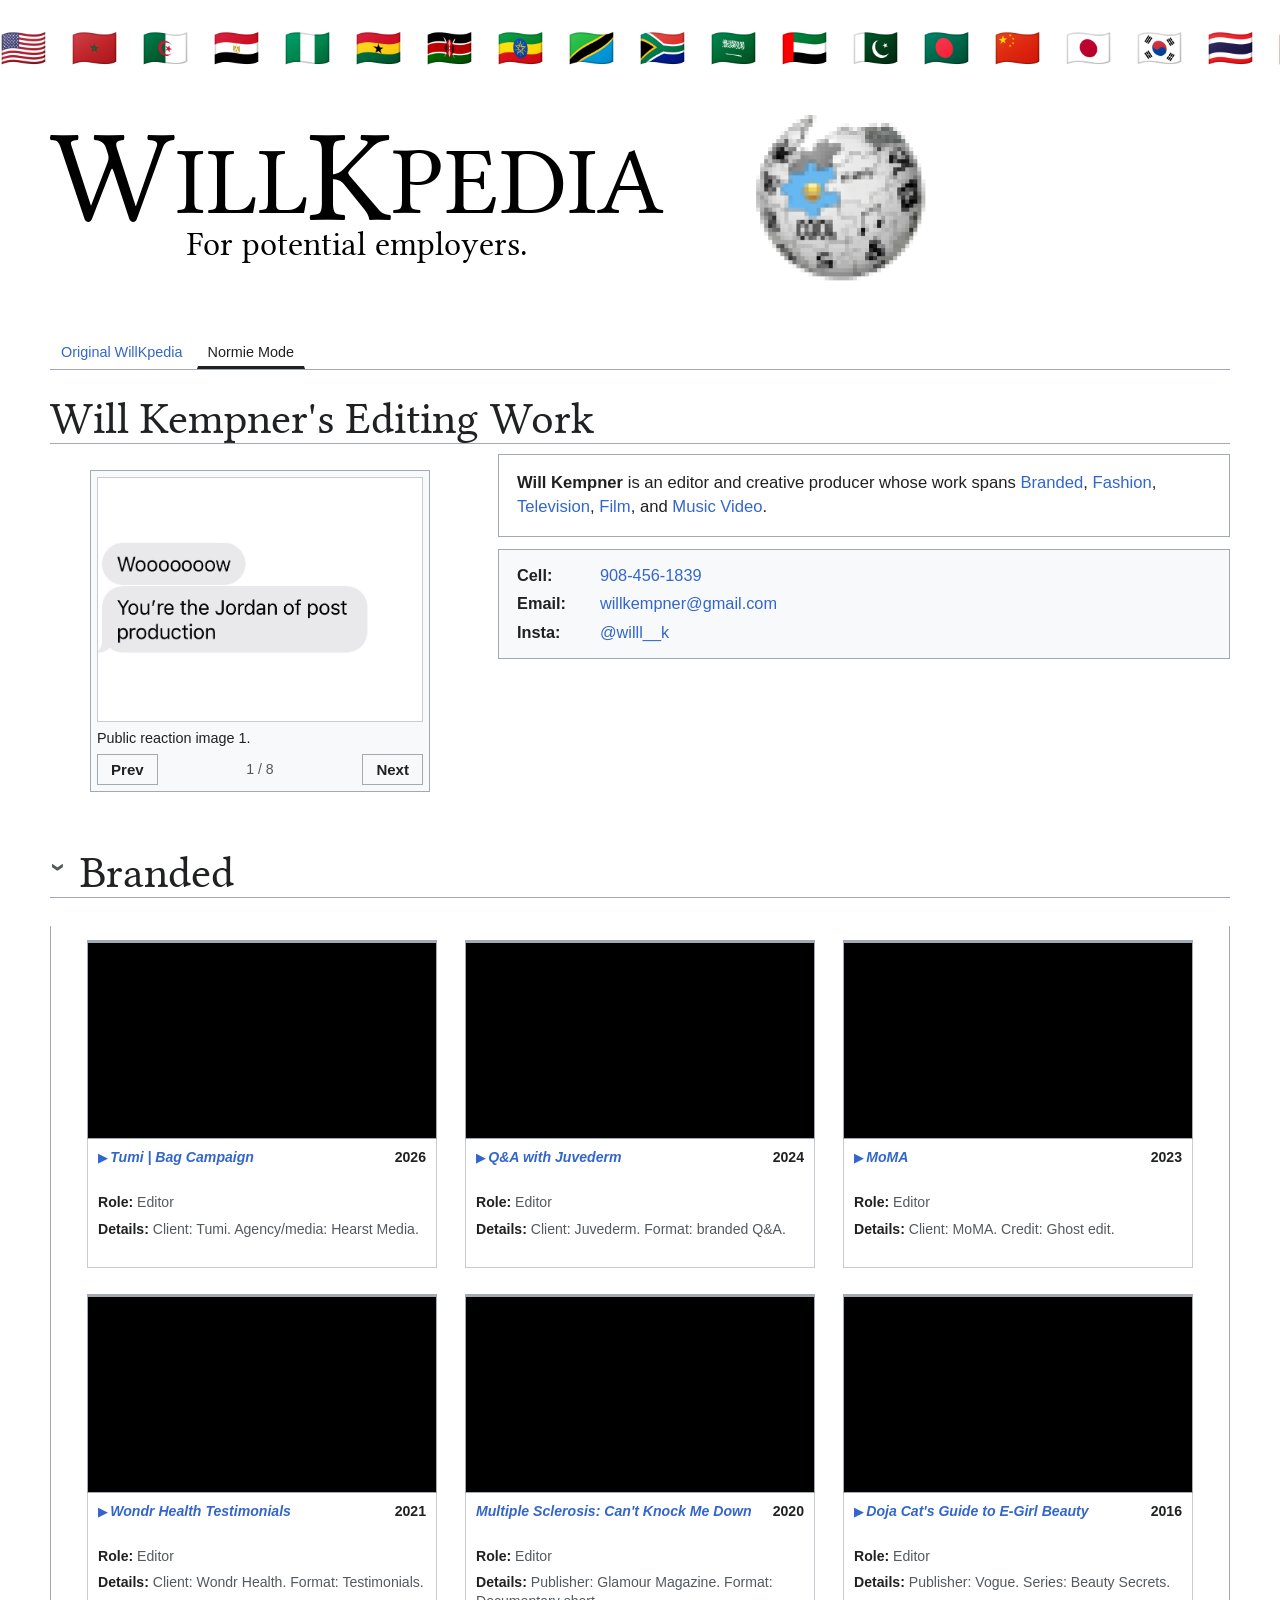
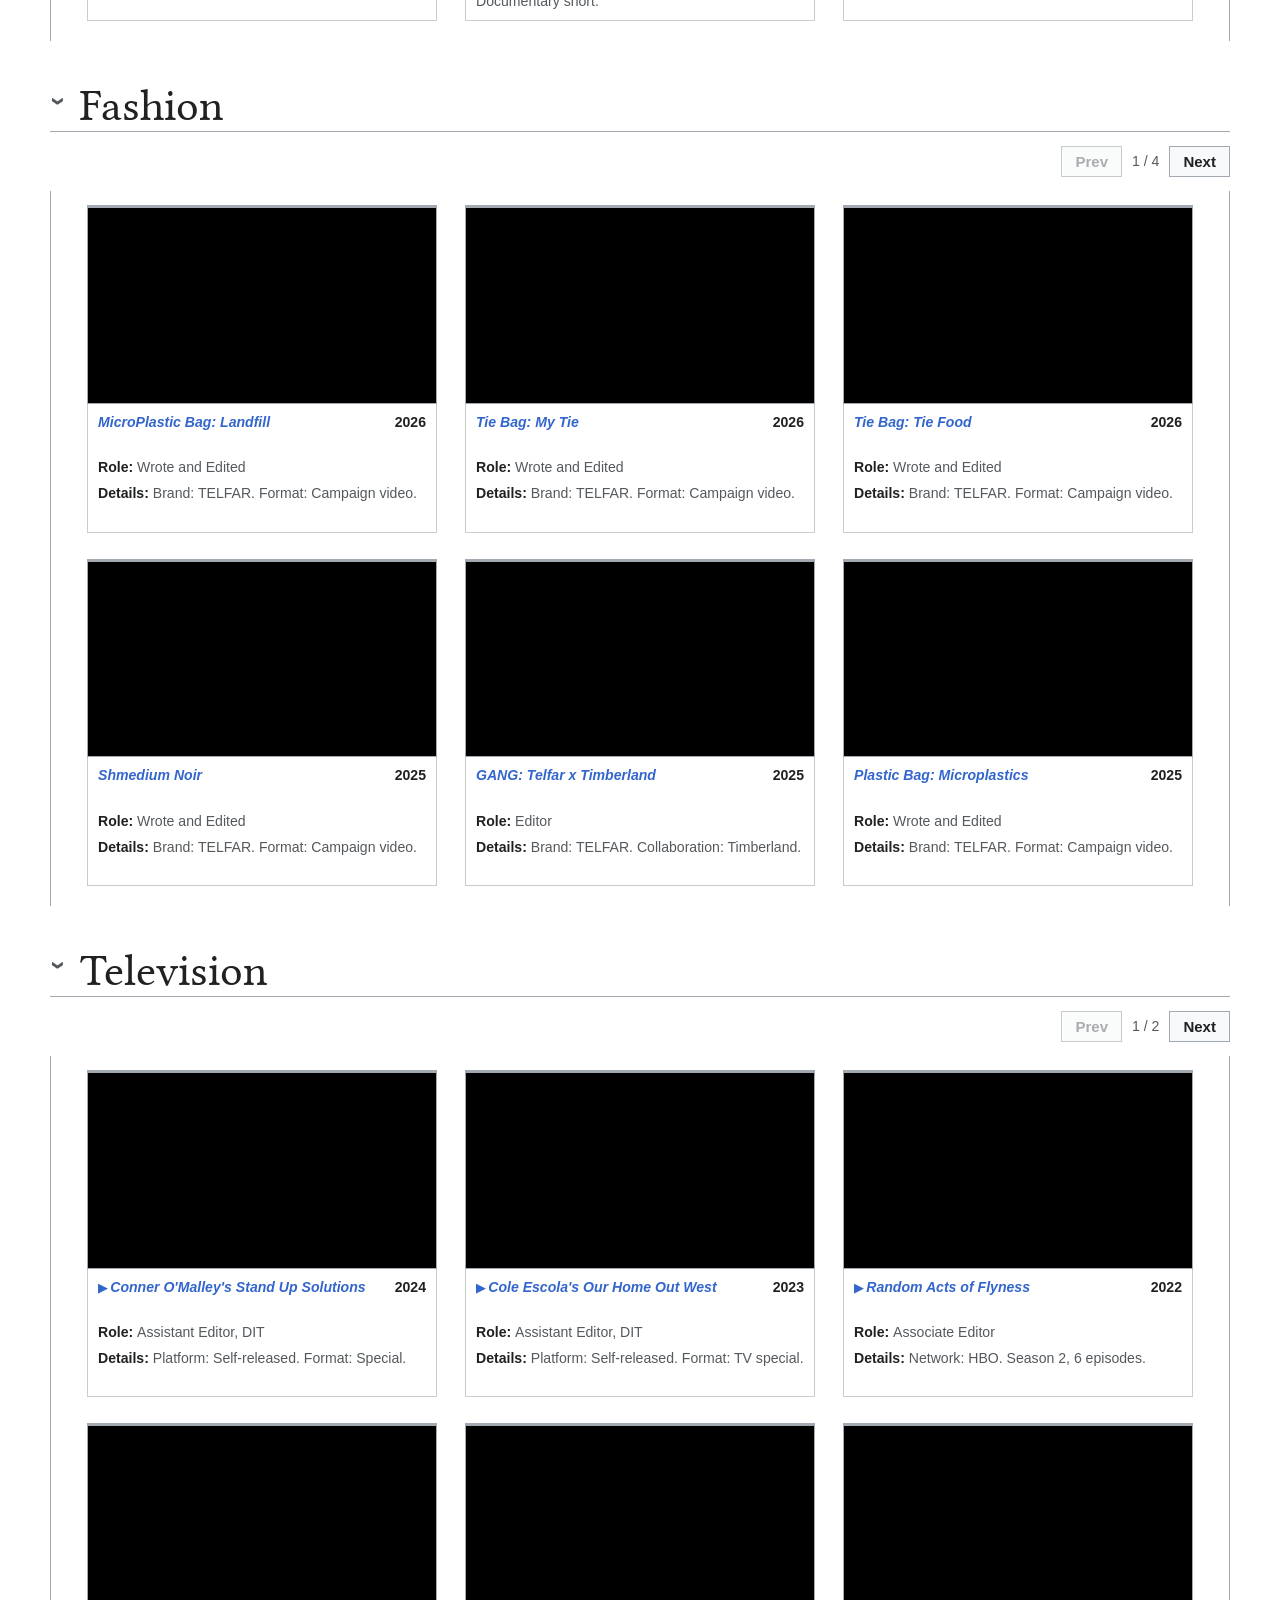
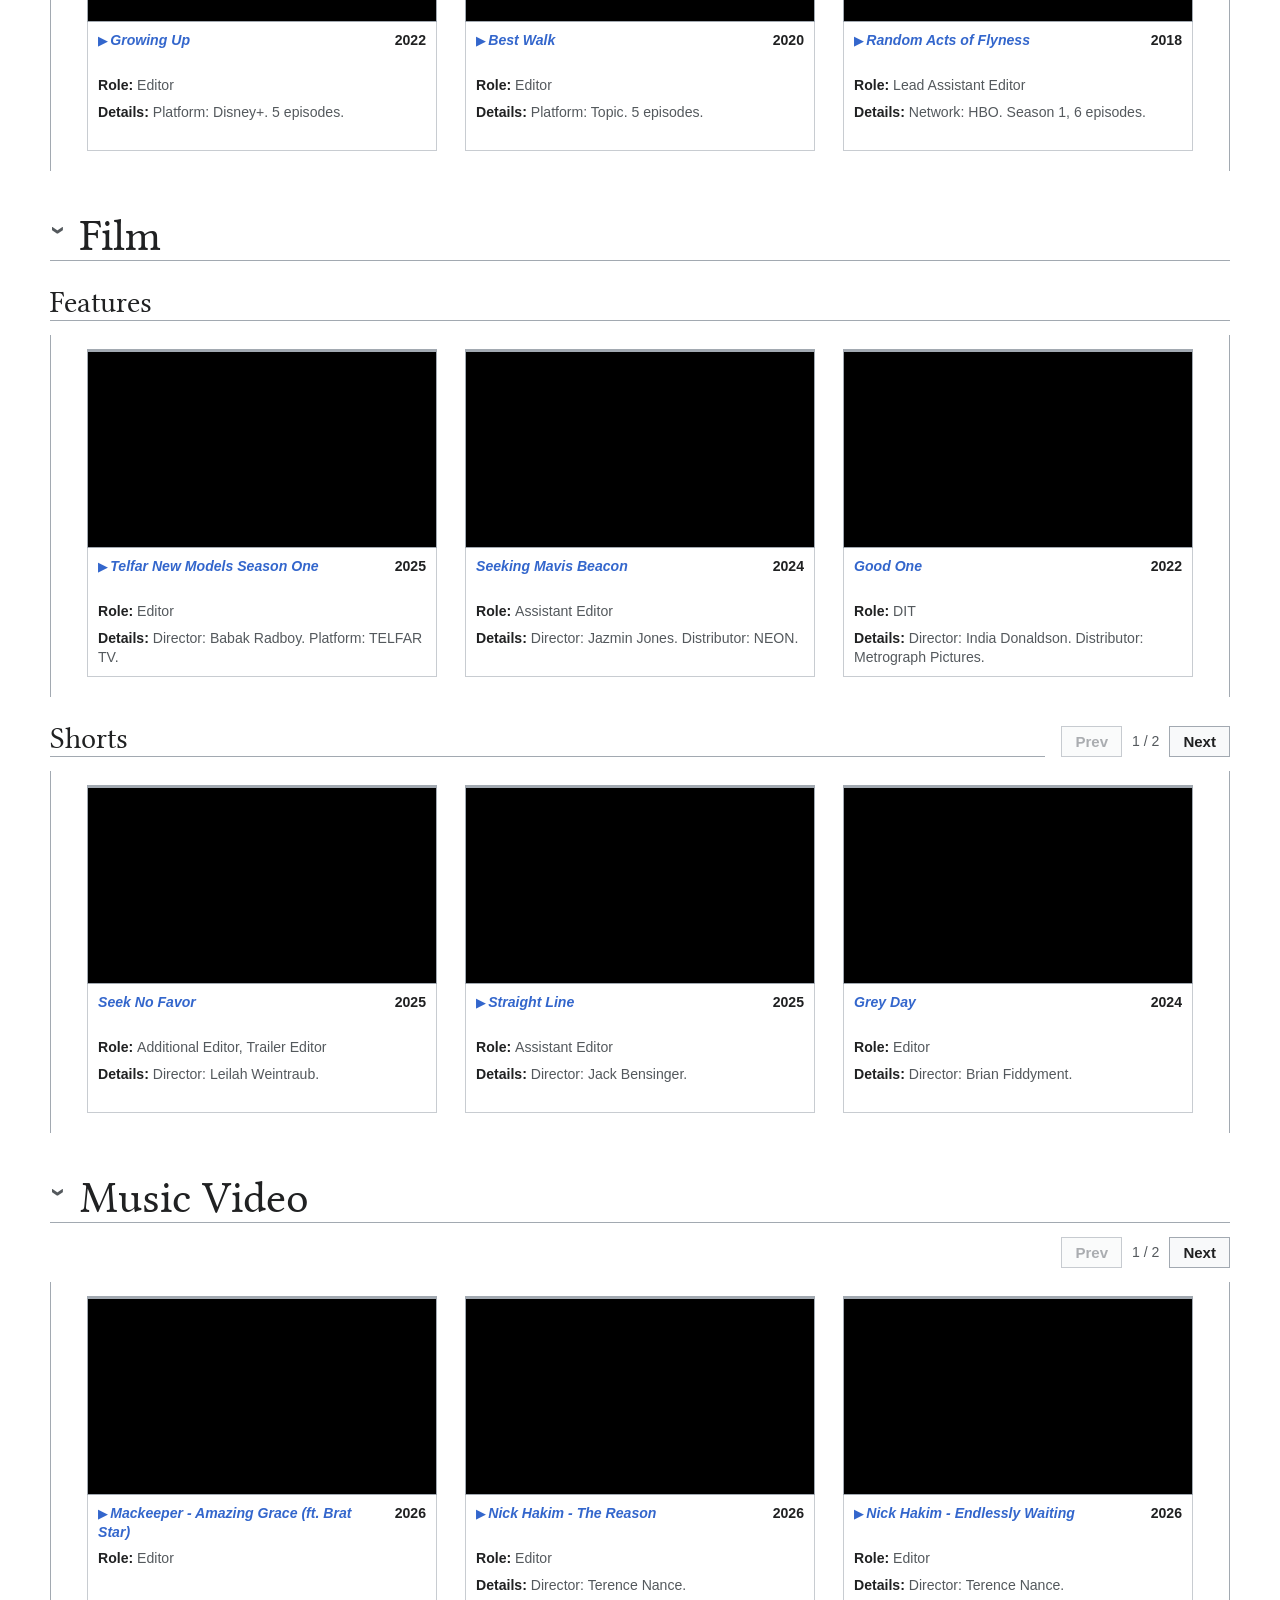
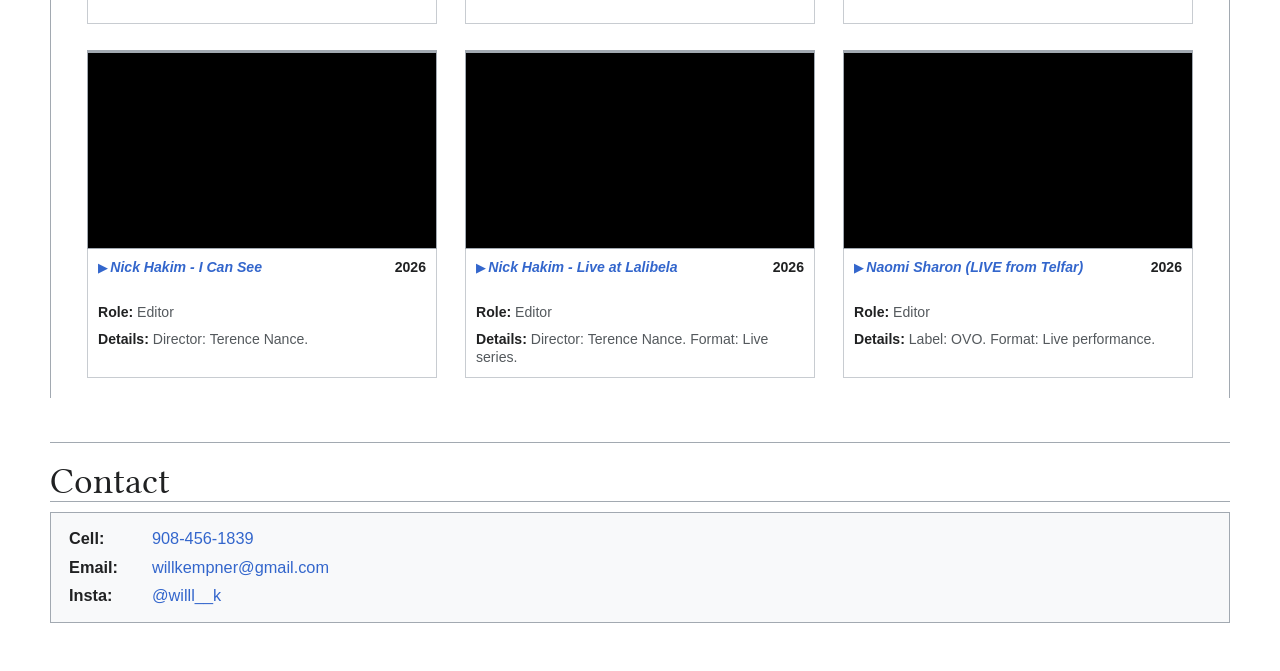
==== normie/index.html @ a1660c4f "Add Normie employer mode" ====
<!doctype html>
<html lang="en">
  <head>
    <meta charset="UTF-8" />
    <meta name="viewport" content="width=device-width, initial-scale=1.0" />
    <title>Will Kempner - Normie Mode</title>
    <meta
      name="description"
      content="A streamlined WillKpedia view for employers, focused on Will Kempner's editing work."
    />
    <style>
      @font-face {
        font-family: "WillKpedia Libertine";
        src: url("../fonts/LinLibertine_R.woff") format("woff");
        font-weight: 400;
        font-style: normal;
        font-display: swap;
      }
      :root {
        --wiki-blue: #3366cc;
        --wiki-border: #a2a9b1;
        --wiki-bg: #f8f9fa;
        --wiki-text: #202122;
        --wiki-muted: #54595d;
        --wiki-font-base: sans-serif;
        --wiki-font-ui: -apple-system, "BlinkMacSystemFont", "Segoe UI", "Roboto", "Inter", "Helvetica", "Arial", sans-serif;
        --wiki-font-serif: "WillKpedia Libertine", "Linux Libertine", "Georgia", "Times", "Source Serif 4", serif;
      }
      * {
        box-sizing: border-box;
      }
      body {
        margin: 0;
        color: var(--wiki-text);
        background: #fff;
        font-family: var(--wiki-font-base);
        line-height: 1.45;
      }
      a {
        color: var(--wiki-blue);
        text-decoration: none;
      }
      a:hover {
        text-decoration: underline;
      }
      .page {
        width: min(1180px, calc(100% - 32px));
        margin: 0 auto 48px;
      }
      .flag-banner {
        width: 100%;
        overflow: hidden;
        padding: 30px 0 0;
      }
      .flag-track {
        display: flex;
        gap: 24px;
        width: max-content;
        animation: flagScroll 120s linear infinite;
      }
      .flag-track span {
        flex: 0 0 auto;
        font-family: "Apple Color Emoji", "Segoe UI Emoji", "Noto Color Emoji", sans-serif;
        font-size: clamp(1.5rem, 3vw, 2.35rem);
        line-height: 1;
      }
      @keyframes flagScroll {
        from {
          transform: translateX(0);
        }
        to {
          transform: translateX(-50%);
        }
      }
      .site-brand {
        display: flex;
        align-items: center;
        gap: clamp(18px, 4vw, 58px);
        min-height: 178px;
        padding: 8px 0 20px;
      }
      .site-brand h1 {
        margin: 0;
        color: #000;
        font-family: var(--wiki-font-serif);
        font-size: clamp(3.45rem, 7.7vw, 6rem);
        font-weight: 400;
        letter-spacing: 0.006em;
        line-height: 0.82;
        white-space: nowrap;
      }
      .site-brand-wordmark {
        display: inline-grid;
        gap: 0;
        justify-items: center;
        width: max-content;
        max-width: 100%;
      }
      .site-brand-cap {
        display: inline-block;
        font-size: 1.36em;
        line-height: 0.72;
        vertical-align: -0.055em;
      }
      .site-brand-tagline {
        width: 100%;
        margin: 0.08em 0 0;
        color: #000;
        font-family: var(--wiki-font-serif);
        font-size: clamp(1.28rem, 3vw, 2.14rem);
        font-weight: 400;
        letter-spacing: 0;
        line-height: 0.95;
        text-align: center;
      }
      .site-brand img {
        width: clamp(132px, 22vw, 240px);
        height: clamp(132px, 22vw, 240px);
        object-fit: contain;
      }
      .wiki-nav-row {
        display: flex;
        justify-content: space-between;
        align-items: flex-end;
        gap: 10px;
        border-bottom: 1px solid var(--wiki-border);
        margin-bottom: 14px;
      }
      .topic-tabs {
        display: flex;
        gap: 3px;
        font-family: var(--wiki-font-ui);
      }
      .topic-tab {
        border: 1px solid transparent;
        border-bottom: 3px solid transparent;
        background: transparent;
        color: var(--wiki-blue);
        font-size: 0.9rem;
        line-height: 1;
        padding: 8px 10px 7px;
      }
      .topic-tab.active {
        color: var(--wiki-text);
        border-bottom-color: var(--wiki-text);
      }
      .editing-head {
        margin-top: 24px;
      }
      .editing-head h2,
      .work-section h2 {
        margin: 0 0 10px;
        font-family: var(--wiki-font-serif);
        font-size: clamp(1.9rem, 4vw, 2.8rem);
        font-weight: 400;
        line-height: 1.1;
        border-bottom: 1px solid var(--wiki-border);
      }
      .compliment-row {
        display: grid;
        grid-template-columns: minmax(280px, 420px) 1fr;
        gap: 28px;
        align-items: start;
      }
      .compliment-card {
        border: 1px solid var(--wiki-border);
        background: var(--wiki-bg);
        padding: 6px;
        font-family: var(--wiki-font-ui);
      }
      .compliment-card img {
        display: block;
        width: 100%;
        aspect-ratio: 4 / 3;
        object-fit: contain;
        background: #fff;
        border: 1px solid #c8ccd1;
      }
      .compliment-caption {
        margin: 6px 0 5px;
        font-size: 0.9rem;
      }
      .carousel-controls {
        display: grid;
        grid-template-columns: auto 1fr auto;
        gap: 12px;
        align-items: center;
        font-family: var(--wiki-font-ui);
      }
      .carousel-controls button,
      .section-nav button {
        border: 1px solid var(--wiki-border);
        background: var(--wiki-bg);
        color: var(--wiki-text);
        font: 700 0.94rem/1 var(--wiki-font-ui);
        padding: 7px 13px;
        cursor: pointer;
      }
      .carousel-controls button:disabled,
      .section-nav button:disabled {
        color: #72777d;
        cursor: default;
        opacity: 0.6;
      }
      .counter {
        text-align: center;
        color: var(--wiki-muted);
        font-size: 0.88rem;
      }
      .summary-box {
        border: 1px solid var(--wiki-border);
        background: #fff;
        padding: 16px 18px;
        font-size: 1.04rem;
      }
      .summary-box p {
        margin: 0;
      }
      .summary-box strong {
        font-weight: 700;
      }
      .quick-nav {
        display: flex;
        flex-wrap: wrap;
        gap: 2px 12px;
        margin-top: 10px;
        padding-top: 8px;
        border-top: 1px solid #c8ccd1;
        font-family: var(--wiki-font-ui);
        font-size: 0.94rem;
      }
      .bio-stack {
        display: grid;
        gap: 12px;
      }
      .contact-box {
        border: 1px solid var(--wiki-border);
        background: var(--wiki-bg);
        padding: 14px 18px;
        font-family: var(--wiki-font-ui);
        font-size: 1.02rem;
      }
      .contact-box dl {
        display: grid;
        grid-template-columns: max-content minmax(0, 1fr);
        gap: 5px 34px;
        margin: 0;
      }
      .contact-box dt {
        font-weight: 700;
      }
      .contact-box dd {
        margin: 0;
        min-width: 0;
      }
      .work-section {
        margin-top: 40px;
      }
      .work-section-head {
        border-bottom: 1px solid var(--wiki-border);
        margin-bottom: 14px;
      }
      .collapse-toggle {
        display: inline-flex;
        align-items: center;
        gap: 10px;
        width: 100%;
        border: 0;
        background: transparent;
        color: var(--wiki-text);
        padding: 0;
        text-align: left;
        cursor: pointer;
      }
      .collapse-icon {
        width: 0.72em;
        color: var(--wiki-muted);
        font-family: var(--wiki-font-ui);
        font-size: clamp(1.15rem, 3vw, 1.7rem);
        font-weight: 700;
        line-height: 1;
        transform: rotate(90deg);
        transition: transform 160ms ease;
      }
      .work-section.is-collapsed .collapse-icon {
        transform: rotate(0deg);
      }
      .collapse-toggle h2 {
        margin: 0;
        border-bottom: 0;
      }
      .work-section-body[hidden] {
        display: none;
      }
      .work-subsection {
        margin-top: 24px;
      }
      .work-subsection-title {
        margin: 0 0 10px;
        font-family: var(--wiki-font-serif);
        font-size: clamp(1.35rem, 2.6vw, 1.9rem);
        font-weight: 400;
        line-height: 1.15;
        border-bottom: 1px solid var(--wiki-border);
      }
      .section-header {
        display: flex;
        justify-content: space-between;
        align-items: end;
        gap: 16px;
        margin-bottom: 14px;
      }
      .section-header h2 {
        margin-bottom: 0;
        flex: 1;
      }
      .section-header .work-subsection-title {
        margin-bottom: 0;
        flex: 1;
      }
      .section-nav {
        display: flex;
        align-items: center;
        gap: 10px;
        font-family: var(--wiki-font-ui);
      }
      .section-nav.is-hidden {
        display: none;
      }
      .work-viewport {
        overflow: hidden;
        border-left: 1px solid var(--wiki-border);
        border-right: 1px solid var(--wiki-border);
      }
      .work-track {
        display: flex;
        transition: transform 260ms ease;
      }
      .work-page {
        flex: 0 0 100%;
        display: grid;
        grid-template-columns: repeat(3, minmax(0, 1fr));
        gap: 26px 28px;
        align-items: start;
        align-content: start;
        padding: 14px 36px 20px;
      }
      .work-page.page-size-3 {
        grid-template-columns: repeat(3, minmax(0, 1fr));
      }
      .work-card {
        min-width: 0;
        display: grid;
        grid-template-rows: auto 1fr;
        border-top: 2px solid var(--wiki-border);
        background: #fff;
      }
      .work-card a.media-link {
        display: block;
      }
      .work-card img {
        display: block;
        width: 100%;
        aspect-ratio: 16 / 9;
        object-fit: cover;
        border: 1px solid var(--wiki-border);
        background: #000;
      }
      .work-meta {
        display: grid;
        grid-template-columns: 1fr auto;
        gap: 8px 12px;
        border: 1px solid #c8ccd1;
        border-top: 0;
        padding: 9px 10px 10px;
        font-family: var(--wiki-font-ui);
        font-size: 0.88rem;
        line-height: 1.32;
        min-height: 124px;
        align-content: start;
      }
      .work-title {
        min-width: 0;
        font-weight: 700;
        display: -webkit-box;
        min-height: 2.64em;
        overflow: hidden;
        -webkit-box-orient: vertical;
        -webkit-line-clamp: 2;
      }
      .work-year {
        color: var(--wiki-text);
        font-weight: 700;
        font-variant-numeric: tabular-nums;
      }
      .work-role,
      .work-notes {
        grid-column: 1 / -1;
        color: var(--wiki-muted);
      }
      .work-role::before,
      .work-notes::before {
        color: var(--wiki-text);
        font-weight: 700;
      }
      .work-role::before {
        content: "Role: ";
      }
      .work-notes::before {
        content: "Details: ";
      }
      .work-notes {
        display: -webkit-box;
        min-height: 2.64em;
        overflow: hidden;
        -webkit-box-orient: vertical;
        -webkit-line-clamp: 2;
      }
      .work-notes.is-empty {
        color: transparent;
      }
      .work-notes.is-empty::before {
        color: transparent;
      }
      .bottom-contact {
        margin-top: 44px;
        padding-top: 18px;
        border-top: 1px solid var(--wiki-border);
      }
      .mobile-compliment-slot {
        display: none;
      }
      .bottom-contact h2 {
        margin: 0 0 10px;
        font-family: var(--wiki-font-serif);
        font-size: clamp(1.7rem, 3vw, 2.3rem);
        font-weight: 400;
        line-height: 1.1;
        border-bottom: 1px solid var(--wiki-border);
      }
      .video-link::before {
        content: "▶ ";
        font-size: 0.82em;
      }
      .media-link.video-link::before {
        content: none;
      }
      .modal {
        position: fixed;
        inset: 0;
        z-index: 1000;
        display: none;
        align-items: center;
        justify-content: center;
        padding: 24px;
        background: rgba(0, 0, 0, 0.55);
      }
      .modal[aria-hidden="false"] {
        display: flex;
      }
      .modal-card {
        width: min(920px, 96vw);
        border: 1px solid var(--wiki-border);
        background: #fff;
        box-shadow: 0 18px 44px rgba(0, 0, 0, 0.28);
      }
      .modal-head {
        display: flex;
        align-items: center;
        justify-content: space-between;
        gap: 12px;
        border-bottom: 1px solid #c8ccd1;
        padding: 8px 10px;
        font-family: var(--wiki-font-ui);
      }
      .modal-head strong {
        min-width: 0;
      }
      .modal-close {
        border: 1px solid var(--wiki-border);
        background: var(--wiki-bg);
        color: var(--wiki-text);
        font: 700 0.9rem/1 var(--wiki-font-ui);
        padding: 6px 10px;
        cursor: pointer;
      }
      .modal-body {
        background: #000;
      }
      .modal-body iframe {
        display: block;
        width: 100%;
        aspect-ratio: 16 / 9;
        border: 0;
      }
      .modal-footer {
        border-top: 1px solid #c8ccd1;
        background: #fff;
        padding: 10px 12px 12px;
        font-family: var(--wiki-font-ui);
        font-size: 0.88rem;
      }
      .modal-facts {
        display: grid;
        grid-template-columns: max-content minmax(0, 1fr);
        gap: 4px 16px;
        margin: 0 0 10px;
      }
      .modal-facts dt {
        font-weight: 700;
      }
      .modal-facts dd {
        margin: 0;
        color: var(--wiki-muted);
      }
      @media (max-width: 900px) {
        .page {
          width: min(100% - 22px, 720px);
        }
        .site-brand {
          justify-content: space-between;
        }
        .wiki-nav-row,
        .section-header {
          align-items: flex-start;
          flex-direction: column;
        }
        .contact-box dl {
          gap: 5px 20px;
        }
        .compliment-row {
          grid-template-columns: 1fr;
        }
        .bio-stack {
          order: 1;
        }
        .compliment-card {
          order: 2;
        }
        .mobile-compliment-slot {
          display: block;
          margin-top: 44px;
        }
        .mobile-compliment-slot .compliment-card {
          margin: 0;
        }
        .work-page {
          grid-template-columns: repeat(2, minmax(0, 1fr));
          padding: 12px 12px 18px;
        }
        .work-page.page-size-3 {
          grid-template-columns: repeat(2, minmax(0, 1fr));
        }
      }
      @media (max-width: 560px) {
        .site-brand {
          min-height: 120px;
        }
        .site-brand h1 {
          font-size: clamp(1.72rem, 8.2vw, 2.15rem);
        }
        .site-brand-tagline {
          font-size: clamp(0.92rem, 4vw, 1.12rem);
        }
        .site-brand img {
          width: clamp(82px, 22vw, 96px);
          height: clamp(82px, 22vw, 96px);
        }
        .topic-tabs,
        .section-nav {
          width: 100%;
        }
        .work-page {
          grid-template-columns: repeat(2, minmax(0, 1fr));
          gap: 16px 12px;
          padding: 10px 8px 14px;
        }
        .work-page.page-size-3 {
          grid-template-columns: repeat(2, minmax(0, 1fr));
        }
      }
    </style>
  </head>
  <body>
    <div class="flag-banner" aria-hidden="true">
      <div class="flag-track">
        <span>🇺🇸</span><span>🇲🇦</span><span>🇩🇿</span><span>🇪🇬</span><span>🇳🇬</span><span>🇬🇭</span><span>🇰🇪</span><span>🇪🇹</span><span>🇹🇿</span><span>🇿🇦</span><span>🇸🇦</span><span>🇦🇪</span><span>🇵🇰</span><span>🇧🇩</span><span>🇨🇳</span><span>🇯🇵</span><span>🇰🇷</span><span>🇹🇭</span><span>🇻🇳</span><span>🇵🇭</span>
        <span>🇺🇸</span><span>🇲🇦</span><span>🇩🇿</span><span>🇪🇬</span><span>🇳🇬</span><span>🇬🇭</span><span>🇰🇪</span><span>🇪🇹</span><span>🇹🇿</span><span>🇿🇦</span><span>🇸🇦</span><span>🇦🇪</span><span>🇵🇰</span><span>🇧🇩</span><span>🇨🇳</span><span>🇯🇵</span><span>🇰🇷</span><span>🇹🇭</span><span>🇻🇳</span><span>🇵🇭</span>
      </div>
    </div>
    <div class="page">
      <header class="site-brand" aria-label="WillKpedia banner">
        <div class="site-brand-wordmark">
          <h1><span class="site-brand-cap">W</span>ILL<span class="site-brand-cap">K</span>PEDIA</h1>
          <p class="site-brand-tagline">For potential employers.</p>
        </div>
        <img src="../images/header-logo-transparent-pixelated.png" alt="WillKpedia globe mark" />
      </header>

      <nav class="wiki-nav-row" aria-label="Article modes">
        <div class="topic-tabs">
          <a class="topic-tab" href="../">Original WillKpedia</a>
          <a class="topic-tab active" href="./">Normie Mode</a>
        </div>
      </nav>

      <section class="editing-head" aria-labelledby="editing-work-title">
        <h2 id="editing-work-title">Will Kempner's Editing Work</h2>
        <div class="compliment-row">
          <figure class="compliment-card" id="compliment-carousel">
            <img id="compliment-image" src="../images/NewScandal1.webp" alt="Public reaction image 1" />
            <figcaption class="compliment-caption" id="compliment-caption">Public reaction image 1.</figcaption>
            <div class="carousel-controls">
              <button type="button" id="compliment-prev">Prev</button>
              <span class="counter" id="compliment-counter">1 / 8</span>
              <button type="button" id="compliment-next">Next</button>
            </div>
          </figure>
          <div class="bio-stack">
            <div class="summary-box">
              <p><strong>Will Kempner</strong> is an editor and creative producer whose work spans <a href="#branded">Branded</a>, <a href="#fashion">Fashion</a>, <a href="#television">Television</a>, <a href="#film">Film</a>, and <a href="#music-video">Music Video</a>.</p>
            </div>
            <div class="contact-box" aria-label="Contact information">
              <dl>
                <dt>Cell:</dt>
                <dd><a href="tel:+19084561839">908-456-1839</a></dd>
                <dt>Email:</dt>
                <dd><a href="mailto:willkempner@gmail.com">willkempner@gmail.com</a></dd>
                <dt>Insta:</dt>
                <dd><a href="https://instagram.com/willl__k" target="_blank" rel="noreferrer">@willl__k</a></dd>
              </dl>
            </div>
          </div>
        </div>
      </section>

      <main id="work-sections" aria-label="Selected editing work"></main>

      <div class="mobile-compliment-slot" id="mobile-compliment-slot"></div>

      <section class="bottom-contact" aria-labelledby="bottom-contact-title">
        <h2 id="bottom-contact-title">Contact</h2>
        <div class="contact-box" aria-label="Contact information">
          <dl>
            <dt>Cell:</dt>
            <dd><a href="tel:+19084561839">908-456-1839</a></dd>
            <dt>Email:</dt>
            <dd><a href="mailto:willkempner@gmail.com">willkempner@gmail.com</a></dd>
            <dt>Insta:</dt>
            <dd><a href="https://instagram.com/willl__k" target="_blank" rel="noreferrer">@willl__k</a></dd>
          </dl>
        </div>
      </section>
    </div>

    <div class="modal" id="video-modal" aria-hidden="true">
      <div class="modal-card" role="dialog" aria-modal="true" aria-labelledby="modal-title">
        <div class="modal-head">
          <strong id="modal-title">Video preview</strong>
          <button type="button" class="modal-close" id="close-modal">Close</button>
        </div>
        <div class="modal-body" id="modal-body"></div>
        <div class="modal-footer" id="modal-footer"></div>
      </div>
    </div>

    <script>
      const compliments = [
        ["../images/NewScandal1.webp", "Public reaction image 1."],
        ["../images/scandal-02.png", "Public reaction image 2."],
        ["../images/scandal-03.png", "Public reaction image 3."],
        ["../images/scandal-04_2.png", "Public reaction image 4."],
        ["../images/scandal-05.png", "Public reaction image 5."],
        ["../images/scandal-06.png", "Public reaction image 6."],
        ["../images/scandal-07.png", "Public reaction image 7."],
        ["../images/scandal-08.png", "Public reaction image 8."]
      ];

      const sections = [
        {
          title: "Branded",
          items: [
            ["Tumi | Bag Campaign", "2026", "Editor", "Client: Tumi. Agency/media: Hearst Media.", "https://youtu.be/K6kg6C1XSwA", "https://i.ytimg.com/vi/K6kg6C1XSwA/hqdefault.jpg"],
            ["Q&A with Juvederm", "2024", "Editor", "Client: Juvederm. Format: branded Q&A.", "https://youtu.be/18FpvGcl_DA?si=tfJpmJLASgr0-3Zw", "https://i.ytimg.com/vi/18FpvGcl_DA/hqdefault.jpg"],
            ["MoMA", "2023", "Editor", "Client: MoMA. Credit: Ghost edit.", "https://www.youtube.com/watch?v=YIFbLdPDGzo", "https://i.ytimg.com/vi/YIFbLdPDGzo/hqdefault.jpg"],
            ["Wondr Health Testimonials", "2021", "Editor", "Client: Wondr Health. Format: Testimonials.", "https://www.youtube.com/watch?v=xqYXccyN1BM", "https://i.ytimg.com/vi/xqYXccyN1BM/hqdefault.jpg"],
            ["Multiple Sclerosis: Can't Knock Me Down", "2020", "Editor", "Publisher: Glamour Magazine. Format: Documentary short.", "https://www.glamour.com/video/watch/multiple-sclerosis-cant-knock-me-down", "../images/glamour-cant-knock-me-down.jpg"],
            ["Doja Cat's Guide to E-Girl Beauty", "2016", "Editor", "Publisher: Vogue. Series: Beauty Secrets.", "https://www.youtube.com/watch?v=tsk9c7KF76E", "https://i.ytimg.com/vi/tsk9c7KF76E/hqdefault.jpg"]
          ]
        },
        {
          title: "Fashion",
          items: [
            ["MicroPlastic Bag: Landfill", "2026", "Wrote and Edited", "Brand: TELFAR. Format: Campaign video.", "https://www.instagram.com/reel/DYM5ZB7OLMa/", "../images/telfar-microplastic-landfill.jpg"],
            ["Tie Bag: My Tie", "2026", "Wrote and Edited", "Brand: TELFAR. Format: Campaign video.", "https://www.instagram.com/p/DUBNApYjpKh/", "https://i.ytimg.com/vi/5fyjQbEII9s/hqdefault.jpg"],
            ["Tie Bag: Tie Food", "2026", "Wrote and Edited", "Brand: TELFAR. Format: Campaign video.", "https://www.instagram.com/p/DT2-KHaDtl7/", "https://i.ytimg.com/vi/qd46AT3SSRE/hqdefault.jpg"],
            ["Shmedium Noir", "2025", "Wrote and Edited", "Brand: TELFAR. Format: Campaign video.", "https://www.instagram.com/p/DSXlE0_Duyf/", "https://i.ytimg.com/vi/OD2zDBPLdWE/hqdefault.jpg"],
            ["GANG: Telfar x Timberland", "2025", "Editor", "Brand: TELFAR. Collaboration: Timberland.", "https://www.instagram.com/p/DOgVCdTjqIG/", "../images/telfar-gang-timberland.jpg"],
            ["Plastic Bag: Microplastics", "2025", "Wrote and Edited", "Brand: TELFAR. Format: Campaign video.", "https://www.tiktok.com/@telfarglobal/video/7538490450001415455?lang=en", "https://i.ytimg.com/vi/wGksJM026Vg/hqdefault.jpg"],
            ["New Models Season Zero Teaser", "2024", "Produced and Edited", "Brand: TELFAR TV. Format: Teaser.", "https://www.instagram.com/p/C_3La_mucu3/", "../images/telfar-new-models-season-zero.jpg"],
            ["Make Tug Not War", "2025", "Editor", "Brand: TELFAR. Format: Campaign video.", "https://www.instagram.com/reel/DS2lF4jDv6Q/", "../images/telfar-make-tug-not-war.jpg"],
            ["Plastic Bag Restock", "2025", "Wrote and Edited", "Brand: TELFAR. Format: Campaign video.", "https://www.instagram.com/p/DSu2SahjU1z/", "../images/telfar-plastic-bag-restock.jpg"],
            ["20 Years", "2025", "Editor", "Brand: TELFAR. Format: Campaign video.", "https://www.instagram.com/p/DOn8btfjkgH/", "../images/telfar-twenty-years.jpg"],
            ["Thank You For Shopping", "2025", "Wrote", "Brand: TELFAR. Format: Campaign video.", "https://www.instagram.com/reel/DNYKGVZOpzJ/", "../images/telfar-thank-you-for-shopping.jpg"],
            ["Duffle Saga pt 3", "2025", "Editor", "Brand: TELFAR. Format: Campaign video.", "https://www.instagram.com/reel/DKzcfvKOzcN/", "../images/telfar-duffle-saga-pt-3.jpg"],
            ["Duffle Saga pt 2", "2025", "Editor", "Brand: TELFAR. Format: Campaign video.", "https://www.instagram.com/p/DKw5CXoxp9e/", "../images/telfar-duffle-saga-pt-2.jpg"],
            ["Duffle Saga pt 1", "2025", "Editor", "Brand: TELFAR. Format: Campaign video.", "https://www.instagram.com/reel/DKuOoNUOin7/", "../images/telfar-duffle-saga-pt-1.jpg"],
            ["Hellfire TV: Met Gala", "2025", "Editor", "Brand: TELFAR. Format: Campaign video.", "https://www.instagram.com/p/DJah0K2uFxF/", "../images/telfar-hellfire-tv-met-gala.jpg"],
            ["Joseline x Dumping Teaser", "2025", "Editor", "Brand: TELFAR. Format: Campaign video.", "https://www.instagram.com/p/DGdYT5DO9Px/", "../images/telfar-joseline-dumping-teaser.jpg"],
            ["Holiday Vendors", "2024", "Editor", "Brand: TELFAR. Format: Campaign video.", "https://www.instagram.com/p/DDZ11QoOm6c/", "../images/telfar-holiday-vendors.jpg"],
            ["Shmedium Dream", "2024", "Editor", "Brand: TELFAR. Format: Campaign video.", "https://www.instagram.com/p/DCzEOYMuYmO/", "../images/telfar-shmedium-dream.jpg"],
            ["Diary Room London", "2024", "Editor", "Brand: TELFAR. Format: Campaign video.", "https://www.instagram.com/p/DB1STpJO3OE/", "../images/telfar-diary-room-london.jpg"],
            ["Cuppa Tea", "2024", "Editor", "Brand: TELFAR. Format: Campaign video.", "https://www.instagram.com/p/DBq6_wMuwQn/", "../images/telfar-cuppa-tea.jpg"]
          ]
        },
        {
          title: "Television",
          items: [
            ["Conner O'Malley's Stand Up Solutions", "2024", "Assistant Editor, DIT", "Platform: Self-released. Format: Special.", "https://www.youtube.com/watch?v=Svual-PcOxE", "https://i.ytimg.com/vi/Svual-PcOxE/hqdefault.jpg"],
            ["Cole Escola's Our Home Out West", "2023", "Assistant Editor, DIT", "Platform: Self-released. Format: TV special.", "https://www.youtube.com/watch?v=nYkDGvT4tJk", "https://i.ytimg.com/vi/nYkDGvT4tJk/hqdefault.jpg"],
            ["Random Acts of Flyness", "2022", "Associate Editor", "Network: HBO. Season 2, 6 episodes.", "https://www.youtube.com/watch?v=HAAl3vXHWLs", "https://i.ytimg.com/vi/HAAl3vXHWLs/hqdefault.jpg"],
            ["Growing Up", "2022", "Editor", "Platform: Disney+. 5 episodes.", "https://www.youtube.com/watch?v=tFMQs50V1g8", "https://i.ytimg.com/vi/tFMQs50V1g8/hqdefault.jpg"],
            ["Best Walk", "2020", "Editor", "Platform: Topic. 5 episodes.", "https://www.youtube.com/watch?v=x_LJxBOAlXw", "https://i.ytimg.com/vi/x_LJxBOAlXw/hqdefault.jpg"],
            ["Random Acts of Flyness", "2018", "Lead Assistant Editor", "Network: HBO. Season 1, 6 episodes.", "https://www.youtube.com/watch?v=kIzUwpfAl5k", "https://i.ytimg.com/vi/kIzUwpfAl5k/hqdefault.jpg"],
            ["Two Dope Queens", "2018", "Assistant Editor", "Network: HBO. Season 1, 4 episodes.", "https://www.youtube.com/watch?v=KlnZyaIyZdw", "https://i.ytimg.com/vi/KlnZyaIyZdw/hqdefault.jpg"]
          ]
        },
        {
          title: "Film",
          groups: [
            {
              title: "Features",
              items: [
                ["Telfar New Models Season One", "2025", "Editor", "Director: Babak Radboy. Platform: TELFAR TV.", "https://www.youtube.com/watch?v=7Dkp41QdFgw", "https://i.ytimg.com/vi/7Dkp41QdFgw/hqdefault.jpg"],
                ["Seeking Mavis Beacon", "2024", "Assistant Editor", "Director: Jazmin Jones. Distributor: NEON.", "https://en.wikipedia.org/wiki/Seeking_Mavis_Beacon", "../images/SeekingMavisBeacon.jpg"],
                ["Good One", "2022", "DIT", "Director: India Donaldson. Distributor: Metrograph Pictures.", "https://en.wikipedia.org/wiki/Good_One_(film)", "../images/GoodOne.jpg"]
              ]
            },
            {
              title: "Shorts",
              pageSize: 3,
              items: [
                ["Seek No Favor", "2025", "Additional Editor, Trailer Editor", "Director: Leilah Weintraub.", "https://www.imdb.com/title/tt32369268/", "../images/SeekNoFavor.webp"],
                ["Straight Line", "2025", "Assistant Editor", "Director: Jack Bensinger.", "https://www.youtube.com/watch?v=FwankVjcbeQ", "https://i.ytimg.com/vi/FwankVjcbeQ/hqdefault.jpg"],
                ["Grey Day", "2024", "Editor", "Director: Brian Fiddyment.", "https://www.nobudge.com/videos/grey-day", "../images/GreyDay.webp"],
                ["Close The Gap", "2023", "Assistant Editor", "Director: Alex Bliss.", "https://www.youtube.com/watch?v=3U9xgN3GsZc", "../images/CloseTheGap.webp"]
              ]
            }
          ]
        },
        {
          title: "Music Video",
          items: [
            ["Mackeeper - Amazing Grace (ft. Brat Star)", "2026", "Editor", "", "https://www.youtube.com/watch?v=mirdiTGNd1g", "https://i.ytimg.com/vi/mirdiTGNd1g/hqdefault.jpg"],
            ["Nick Hakim - The Reason", "2026", "Editor", "Director: Terence Nance.", "https://www.youtube.com/watch?v=mCb6sDfRicY", "https://i.ytimg.com/vi/mCb6sDfRicY/hqdefault.jpg"],
            ["Nick Hakim - Endlessly Waiting", "2026", "Editor", "Director: Terence Nance.", "https://www.youtube.com/watch?v=FwrjJSVGBKg", "https://i.ytimg.com/vi/FwrjJSVGBKg/hqdefault.jpg"],
            ["Nick Hakim - I Can See", "2026", "Editor", "Director: Terence Nance.", "https://youtu.be/j5y6Gj_1pho", "https://i.ytimg.com/vi/j5y6Gj_1pho/hqdefault.jpg"],
            ["Nick Hakim - Live at Lalibela", "2026", "Editor", "Director: Terence Nance. Format: Live series.", "https://www.youtube.com/watch?v=NIBKYrKaQOk&list=PLZEg-VqpzLnb3nP1GzY7TsjCZhGaMoQf0", "https://i.ytimg.com/vi/NIBKYrKaQOk/hqdefault.jpg"],
            ["Naomi Sharon (LIVE from Telfar)", "2026", "Editor", "Label: OVO. Format: Live performance.", "https://www.youtube.com/watch?v=tvtJ0aaxImQ", "https://i.ytimg.com/vi/tvtJ0aaxImQ/hqdefault.jpg"],
            ["BIG ONE : SEEN BY HOUSE OF JUICY COUTURE", "2025", "Editor", "Director: Ian Isiah.", "https://www.youtube.com/watch?v=g0tiLW2nPuk", "https://i.ytimg.com/vi/g0tiLW2nPuk/hqdefault.jpg"],
            ["Ms. Lauryn Hill for S/S 2021", "2021", "Editor", "Director: Naima Ramos-Chapman. Client: Louis Vuitton.", "https://www.youtube.com/watch?v=ehNpmxYYXiQ", "https://i.ytimg.com/vi/ehNpmxYYXiQ/hqdefault.jpg"]
          ]
        }
      ];

      let complimentIndex = 0;
      const complimentImage = document.getElementById("compliment-image");
      const complimentCaption = document.getElementById("compliment-caption");
      const complimentCounter = document.getElementById("compliment-counter");
      const complimentCarousel = document.getElementById("compliment-carousel");
      const complimentRow = document.querySelector(".compliment-row");
      const bioStack = document.querySelector(".bio-stack");
      const mobileComplimentSlot = document.getElementById("mobile-compliment-slot");
      const mobileLayoutQuery = window.matchMedia("(max-width: 900px)");

      function updateCompliment(delta) {
        complimentIndex = (complimentIndex + delta + compliments.length) % compliments.length;
        const item = compliments[complimentIndex];
        complimentImage.src = item[0];
        complimentImage.alt = item[1];
        complimentCaption.textContent = item[1];
        complimentCounter.textContent = (complimentIndex + 1) + " / " + compliments.length;
      }

      document.getElementById("compliment-prev").addEventListener("click", () => updateCompliment(-1));
      document.getElementById("compliment-next").addEventListener("click", () => updateCompliment(1));

      function placeComplimentCarousel() {
        if (mobileLayoutQuery.matches) {
          mobileComplimentSlot.appendChild(complimentCarousel);
        } else {
          complimentRow.insertBefore(complimentCarousel, bioStack);
        }
      }

      function chunkItems(items, pageSize = 6) {
        const pages = [];
        for (let i = 0; i < items.length; i += pageSize) pages.push(items.slice(i, i + pageSize));
        return pages;
      }

      function getCarouselPageSize(pageSize = 6) {
        return window.matchMedia("(max-width: 560px)").matches ? 4 : pageSize;
      }

      function sectionSlug(title) {
        return title.toLowerCase().replace(/[^a-z0-9]+/g, "-").replace(/^-|-$/g, "");
      }

      function isMobileSectionMode() {
        return window.matchMedia("(max-width: 900px)").matches;
      }

      function getCurrentHashSlug() {
        return decodeURIComponent(window.location.hash || "").replace(/^#/, "");
      }

      function setSectionCollapsed(section, collapsed) {
        const toggle = section.querySelector(".collapse-toggle");
        const body = section.querySelector(".work-section-body");
        section.classList.toggle("is-collapsed", collapsed);
        if (toggle) toggle.setAttribute("aria-expanded", collapsed ? "false" : "true");
        if (body) body.hidden = collapsed;
      }

      function openSectionBySlug(slug, shouldScroll = false, closeOthers = false) {
        if (!slug) return false;
        const section = document.getElementById(slug);
        if (!section || !section.classList.contains("work-section")) return false;
        if (closeOthers) {
          document.querySelectorAll(".work-section").forEach((otherSection) => {
            if (otherSection !== section) setSectionCollapsed(otherSection, true);
          });
        }
        setSectionCollapsed(section, false);
        if (shouldScroll) {
          window.requestAnimationFrame(() => section.scrollIntoView({ block: "start" }));
        }
        return true;
      }

      function escapeHtml(value) {
        return String(value)
          .replace(/&/g, "&amp;")
          .replace(/</g, "&lt;")
          .replace(/>/g, "&gt;")
          .replace(/"/g, "&quot;");
      }

      function getEmbeddableUrl(url) {
        try {
          const parsed = new URL(url);
          const host = parsed.hostname.replace(/^www\./, "");
          if (host === "youtu.be") {
            const id = parsed.pathname.replace(/^\//, "");
            return id ? "https://www.youtube-nocookie.com/embed/" + id : "";
          }
          if (host === "youtube.com" || host === "m.youtube.com") {
            const list = parsed.searchParams.get("list");
            const id = parsed.searchParams.get("v");
            if (id) return "https://www.youtube-nocookie.com/embed/" + id + (list ? "?list=" + encodeURIComponent(list) : "");
            if (list) return "https://www.youtube-nocookie.com/embed/videoseries?list=" + encodeURIComponent(list);
          }
          if (host === "vimeo.com") {
            const id = parsed.pathname.split("/").filter(Boolean)[0];
            return id ? "https://player.vimeo.com/video/" + id : "";
          }
          if (host === "player.vimeo.com" && parsed.pathname.startsWith("/video/")) {
            return url;
          }
        } catch (_err) {
          return "";
        }
        return "";
      }

      function buildModalFacts(details) {
        const rows = [
          ["Year", details.year],
          ["Role", details.role],
          ["Details", details.notes]
        ].filter((row) => row[1]);
        if (!rows.length) return "";
        return "<dl class=\"modal-facts\">" + rows.map((row) =>
          "<dt>" + escapeHtml(row[0]) + ":</dt><dd>" + escapeHtml(row[1]) + "</dd>"
        ).join("") + "</dl>";
      }

      function openVideoModal(details) {
        const title = details.title || "Video preview";
        const href = details.href || "";
        const embedUrl = getEmbeddableUrl(href);
        if (!embedUrl) return false;
        document.getElementById("modal-title").textContent = title;
        document.getElementById("modal-body").innerHTML =
          '<iframe src="' + embedUrl + '" allow="accelerometer; autoplay; clipboard-write; encrypted-media; gyroscope; picture-in-picture; web-share" allowfullscreen title="' + escapeHtml(title) + '"></iframe>';
        document.getElementById("modal-footer").innerHTML =
          buildModalFacts(details) +
          '<a href="' + escapeHtml(href) + '" target="_blank" rel="noreferrer">Open source link</a>';
        document.getElementById("video-modal").setAttribute("aria-hidden", "false");
        return true;
      }

      function closeVideoModal() {
        document.getElementById("video-modal").setAttribute("aria-hidden", "true");
        document.getElementById("modal-body").innerHTML = "";
        document.getElementById("modal-footer").innerHTML = "";
      }

      function renderWorkCarousel(container, items, pageSize = 6, headingHtml = "") {
        const effectivePageSize = getCarouselPageSize(pageSize);
        const pages = chunkItems(items, effectivePageSize);
        container.dataset.pageIndex = "0";
        container.innerHTML =
          '<div class="section-header">' +
            (headingHtml || '<div></div>') +
            '<div class="section-nav">' +
              '<button type="button" class="prev">Prev</button>' +
              '<span class="counter">1 / ' + pages.length + '</span>' +
              '<button type="button" class="next">Next</button>' +
            '</div>' +
          '</div>' +
          '<div class="work-viewport"><div class="work-track"></div></div>';

        const track = container.querySelector(".work-track");
          pages.forEach((page) => {
            const pageNode = document.createElement("div");
            pageNode.className = "work-page" + (effectivePageSize === 3 ? " page-size-3" : "");
            page.forEach((item) => {
              const [title, year, role, notes, href, img] = item;
              const embedUrl = getEmbeddableUrl(href);
              const linkAttrs = embedUrl
                ? 'href="#" data-video-source="' + escapeHtml(href) + '" data-video-title="' + escapeHtml(title) + '" data-video-year="' + escapeHtml(year) + '" data-video-role="' + escapeHtml(role) + '" data-video-notes="' + escapeHtml(notes) + '"'
                : 'href="' + escapeHtml(href) + '" target="_blank" rel="noreferrer"';
              const linkClass = embedUrl ? "video-link" : "";
              const card = document.createElement("article");
              card.className = "work-card";
              card.innerHTML =
                '<a class="media-link ' + linkClass + '" ' + linkAttrs + '>' +
                  '<img src="' + escapeHtml(img) + '" alt="' + escapeHtml(title) + ' still" loading="lazy">' +
                '</a>' +
                '<div class="work-meta">' +
                  '<a class="work-title ' + linkClass + '" ' + linkAttrs + '><i>' + escapeHtml(title) + '</i></a>' +
                  '<span class="work-year">' + escapeHtml(year) + '</span>' +
                  '<span class="work-role">' + escapeHtml(role) + '</span>' +
                  '<span class="work-notes' + (notes ? '' : ' is-empty') + '">' + (notes ? escapeHtml(notes) : '&nbsp;') + '</span>' +
                '</div>';
              pageNode.appendChild(card);
            });
            track.appendChild(pageNode);
          });

          const prev = container.querySelector(".prev");
          const next = container.querySelector(".next");
          const counter = container.querySelector(".section-nav .counter");
          function setPage(nextIndex) {
            const bounded = Math.max(0, Math.min(pages.length - 1, nextIndex));
            container.dataset.pageIndex = String(bounded);
            track.style.transform = "translateX(" + (-100 * bounded) + "%)";
            counter.textContent = (bounded + 1) + " / " + pages.length;
            prev.disabled = bounded === 0;
            next.disabled = bounded === pages.length - 1;
          }
          prev.addEventListener("click", () => setPage(Number(container.dataset.pageIndex) - 1));
          next.addEventListener("click", () => setPage(Number(container.dataset.pageIndex) + 1));
          if (pages.length <= 1) container.querySelector(".section-nav").classList.add("is-hidden");
          setPage(0);
      }

      function renderWorkSections() {
        const root = document.getElementById("work-sections");
        const isInitialRender = root.children.length === 0;
        const initialMobileCollapse = isInitialRender && isMobileSectionMode();
        const currentHashSlug = getCurrentHashSlug();
        const collapsedSections = new Set(
          [...root.querySelectorAll(".work-section.is-collapsed")].map((section) => section.id)
        );
        root.innerHTML = "";
        sections.forEach((section) => {
          const node = document.createElement("section");
          const slug = sectionSlug(section.title);
          node.id = slug;
          node.className = "work-section";
          if (collapsedSections.has(slug) || (initialMobileCollapse && slug !== currentHashSlug)) {
            node.classList.add("is-collapsed");
          }
          const bodyId = slug + "-body";
          const isCollapsed = node.classList.contains("is-collapsed");
          node.innerHTML =
            '<div class="work-section-head">' +
              '<button class="collapse-toggle" type="button" aria-expanded="' + (isCollapsed ? "false" : "true") + '" aria-controls="' + bodyId + '">' +
                '<span class="collapse-icon" aria-hidden="true">›</span>' +
                '<h2>' + escapeHtml(section.title) + '</h2>' +
              '</button>' +
            '</div>' +
            '<div class="work-section-body" id="' + bodyId + '"' + (isCollapsed ? ' hidden' : '') + '></div>';
          const body = node.querySelector(".work-section-body");

          if (section.groups) {
            section.groups.forEach((group) => {
              const groupNode = document.createElement("div");
              groupNode.className = "work-subsection";
              renderWorkCarousel(groupNode, group.items, group.pageSize || 6, '<h3 class="work-subsection-title">' + group.title + '</h3>');
              body.appendChild(groupNode);
            });
          } else {
            const carousel = document.createElement("div");
            carousel.className = "work-carousel";
            renderWorkCarousel(carousel, section.items, 6);
            body.appendChild(carousel);
          }

          root.appendChild(node);
        });
      }

      renderWorkSections();
      if (isMobileSectionMode()) {
        openSectionBySlug(getCurrentHashSlug(), false);
      }
      placeComplimentCarousel();

      let lastMobileLayout = window.matchMedia("(max-width: 560px)").matches;
      window.addEventListener("resize", () => {
        const nextMobileLayout = window.matchMedia("(max-width: 560px)").matches;
        placeComplimentCarousel();
        if (nextMobileLayout === lastMobileLayout) return;
        lastMobileLayout = nextMobileLayout;
        renderWorkSections();
      });

      document.addEventListener("click", (event) => {
        if (!(event.target instanceof Element)) return;
        const toggle = event.target.closest(".collapse-toggle");
        if (toggle) {
          const section = toggle.closest(".work-section");
          const body = section ? section.querySelector(".work-section-body") : null;
          if (!section || !body) return;
          const willCollapse = !section.classList.contains("is-collapsed");
          setSectionCollapsed(section, willCollapse);
          return;
        }
        const anchor = event.target.closest('a[href^="#"]');
        if (anchor && isMobileSectionMode()) {
          const slug = decodeURIComponent(anchor.getAttribute("href") || "").replace(/^#/, "");
          if (document.getElementById(slug)) {
            event.preventDefault();
            history.pushState(null, "", "#" + encodeURIComponent(slug));
            openSectionBySlug(slug, true, true);
            return;
          }
        }
        const link = event.target.closest("[data-video-source]");
        if (!link) return;
        event.preventDefault();
        openVideoModal({
          title: link.dataset.videoTitle || "Video preview",
          href: link.dataset.videoSource || "",
          year: link.dataset.videoYear || "",
          role: link.dataset.videoRole || "",
          notes: link.dataset.videoNotes || ""
        });
      });

      window.addEventListener("hashchange", () => {
        if (isMobileSectionMode()) {
          openSectionBySlug(getCurrentHashSlug(), false);
        }
      });

      document.getElementById("close-modal").addEventListener("click", closeVideoModal);
      document.getElementById("video-modal").addEventListener("click", (event) => {
        if (event.target === event.currentTarget) closeVideoModal();
      });
      document.addEventListener("keydown", (event) => {
        if (event.key === "Escape" && document.getElementById("video-modal").getAttribute("aria-hidden") === "false") {
          closeVideoModal();
        }
      });
    </script>
  </body>
</html>
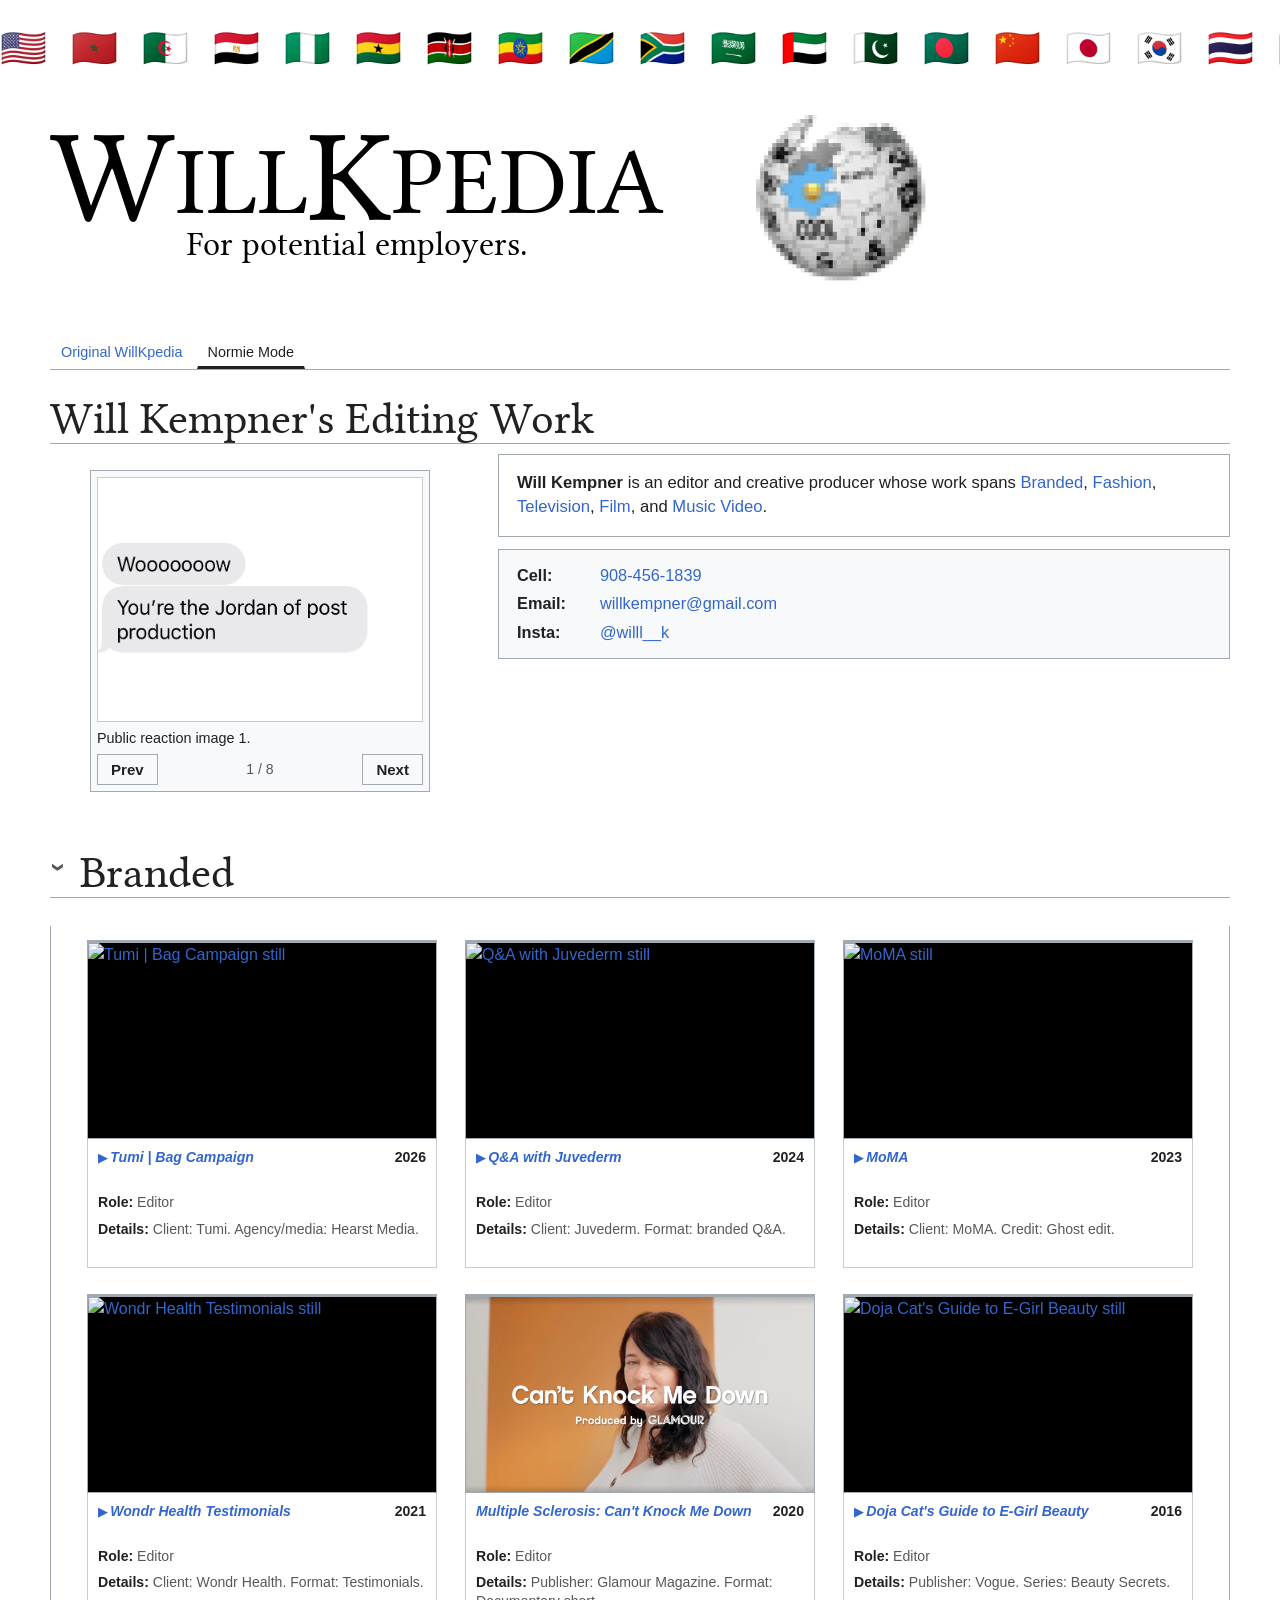
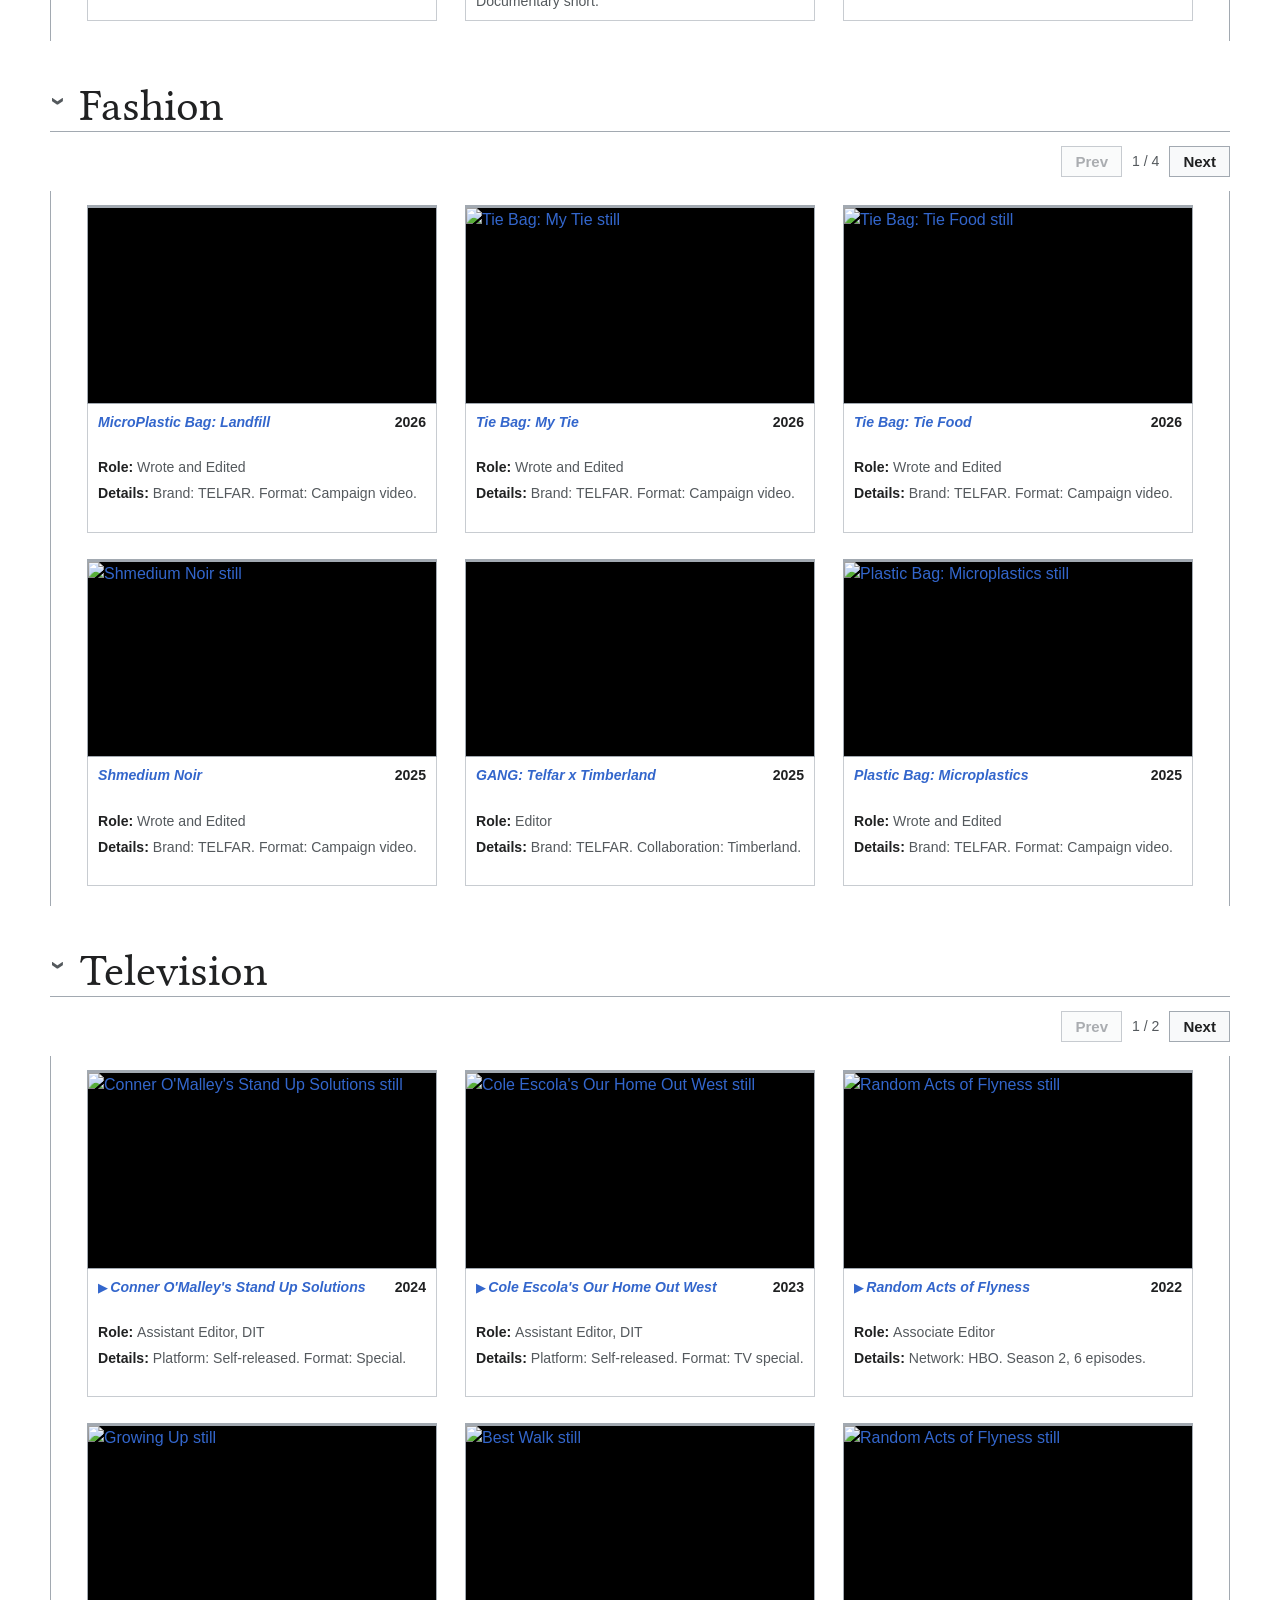
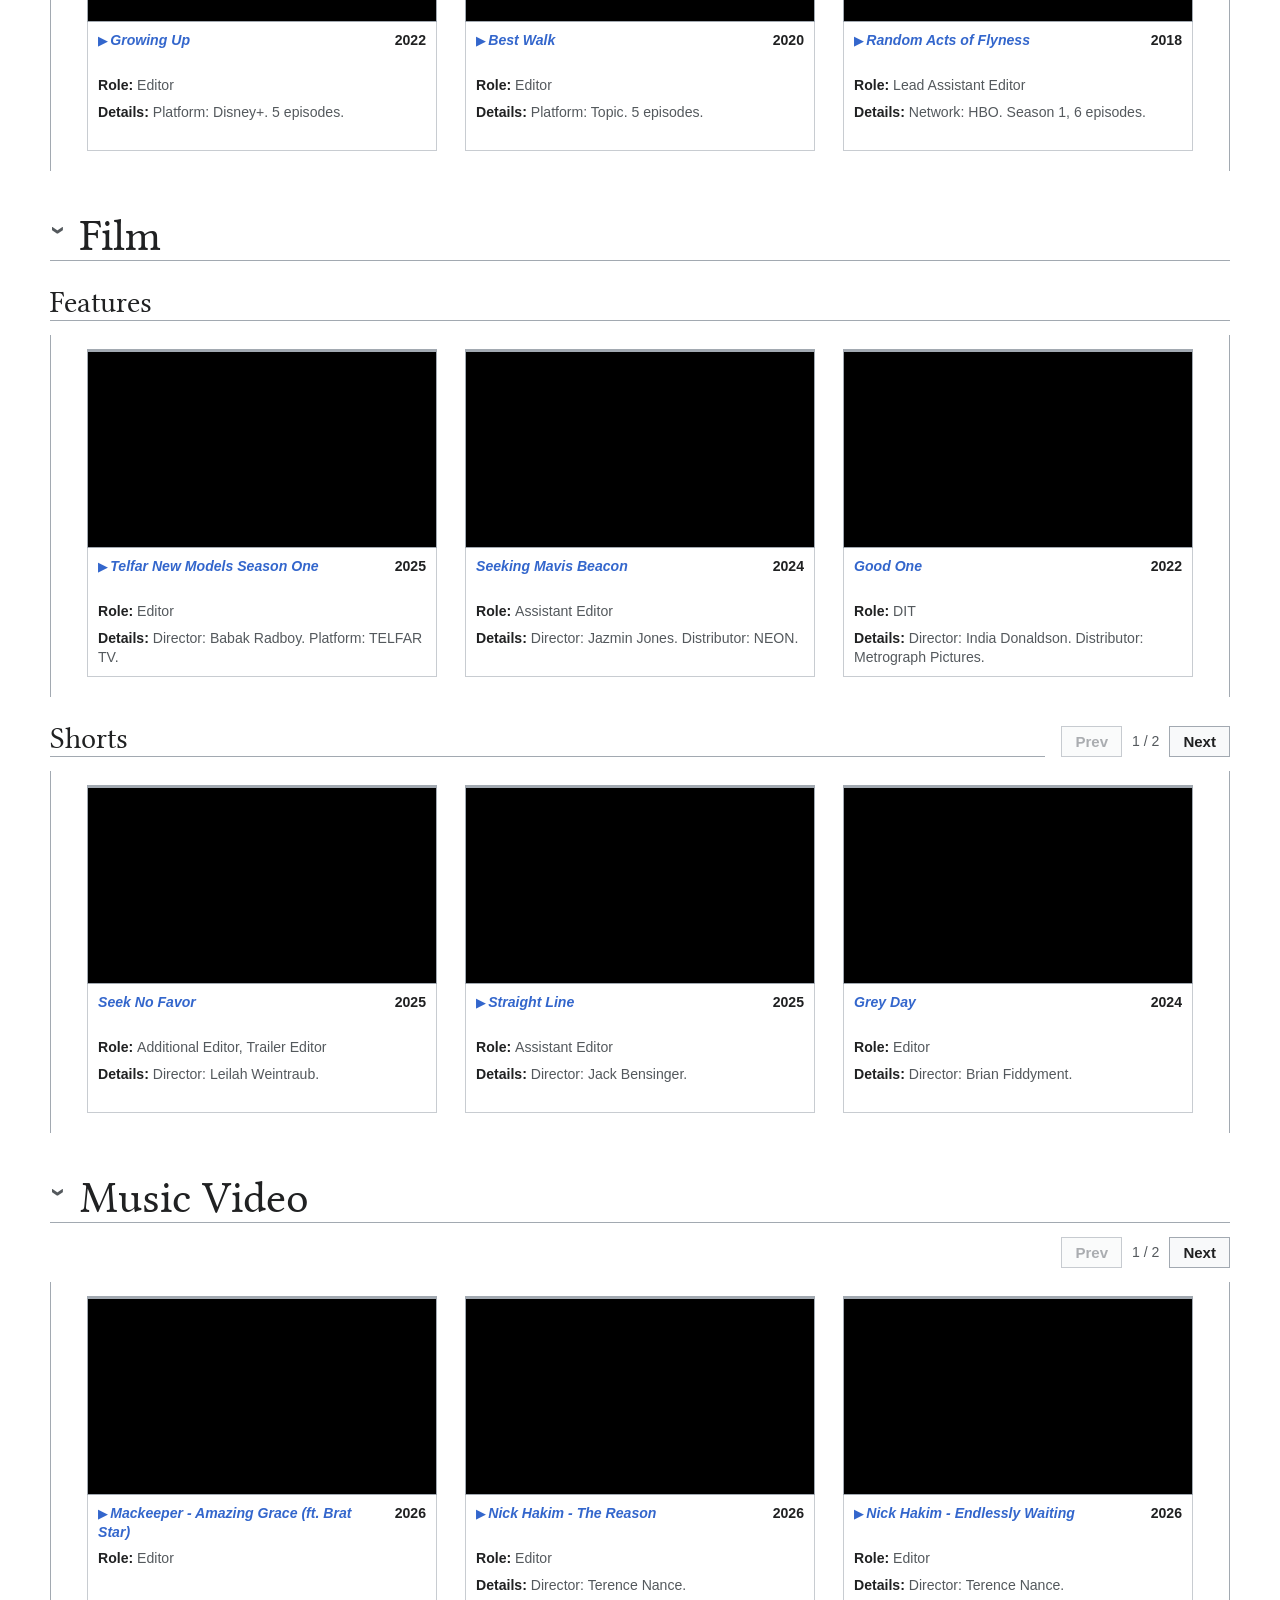
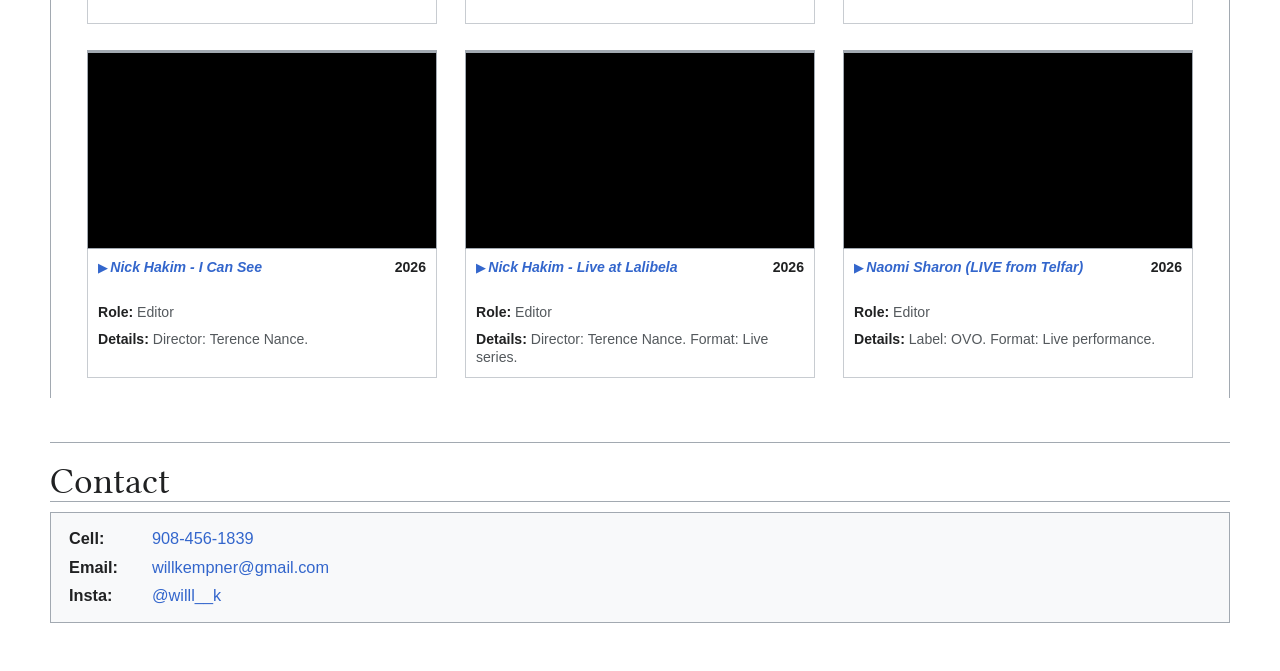
==== commit a016429b: "Update Normie social preview" ====
--- a/normie/index.html
+++ b/normie/index.html
@@ -3,11 +3,23 @@
   <head>
     <meta charset="UTF-8" />
     <meta name="viewport" content="width=device-width, initial-scale=1.0" />
-    <title>Will Kempner - Normie Mode</title>
+    <title>Will Kempner's Editing Portfolio</title>
     <meta
       name="description"
-      content="A streamlined WillKpedia view for employers, focused on Will Kempner's editing work."
+      content="Will Kempner's Editing Portfolio"
     />
+    <meta property="og:title" content="Will Kempner's Editing Portfolio" />
+    <meta property="og:description" content="Will Kempner's Editing Portfolio" />
+    <meta property="og:type" content="website" />
+    <meta property="og:url" content="https://willkempner.com/normie/" />
+    <meta property="og:image" content="https://willkempner.com/images/normie-link-preview.png" />
+    <meta property="og:image:alt" content="WillKpedia - For potential employers." />
+    <meta property="og:site_name" content="WillKpedia" />
+    <meta name="twitter:card" content="summary" />
+    <meta name="twitter:title" content="Will Kempner's Editing Portfolio" />
+    <meta name="twitter:description" content="Will Kempner's Editing Portfolio" />
+    <meta name="twitter:image" content="https://willkempner.com/images/normie-link-preview.png" />
+    <meta name="twitter:image:alt" content="WillKpedia - For potential employers." />
     <style>
       @font-face {
         font-family: "WillKpedia Libertine";
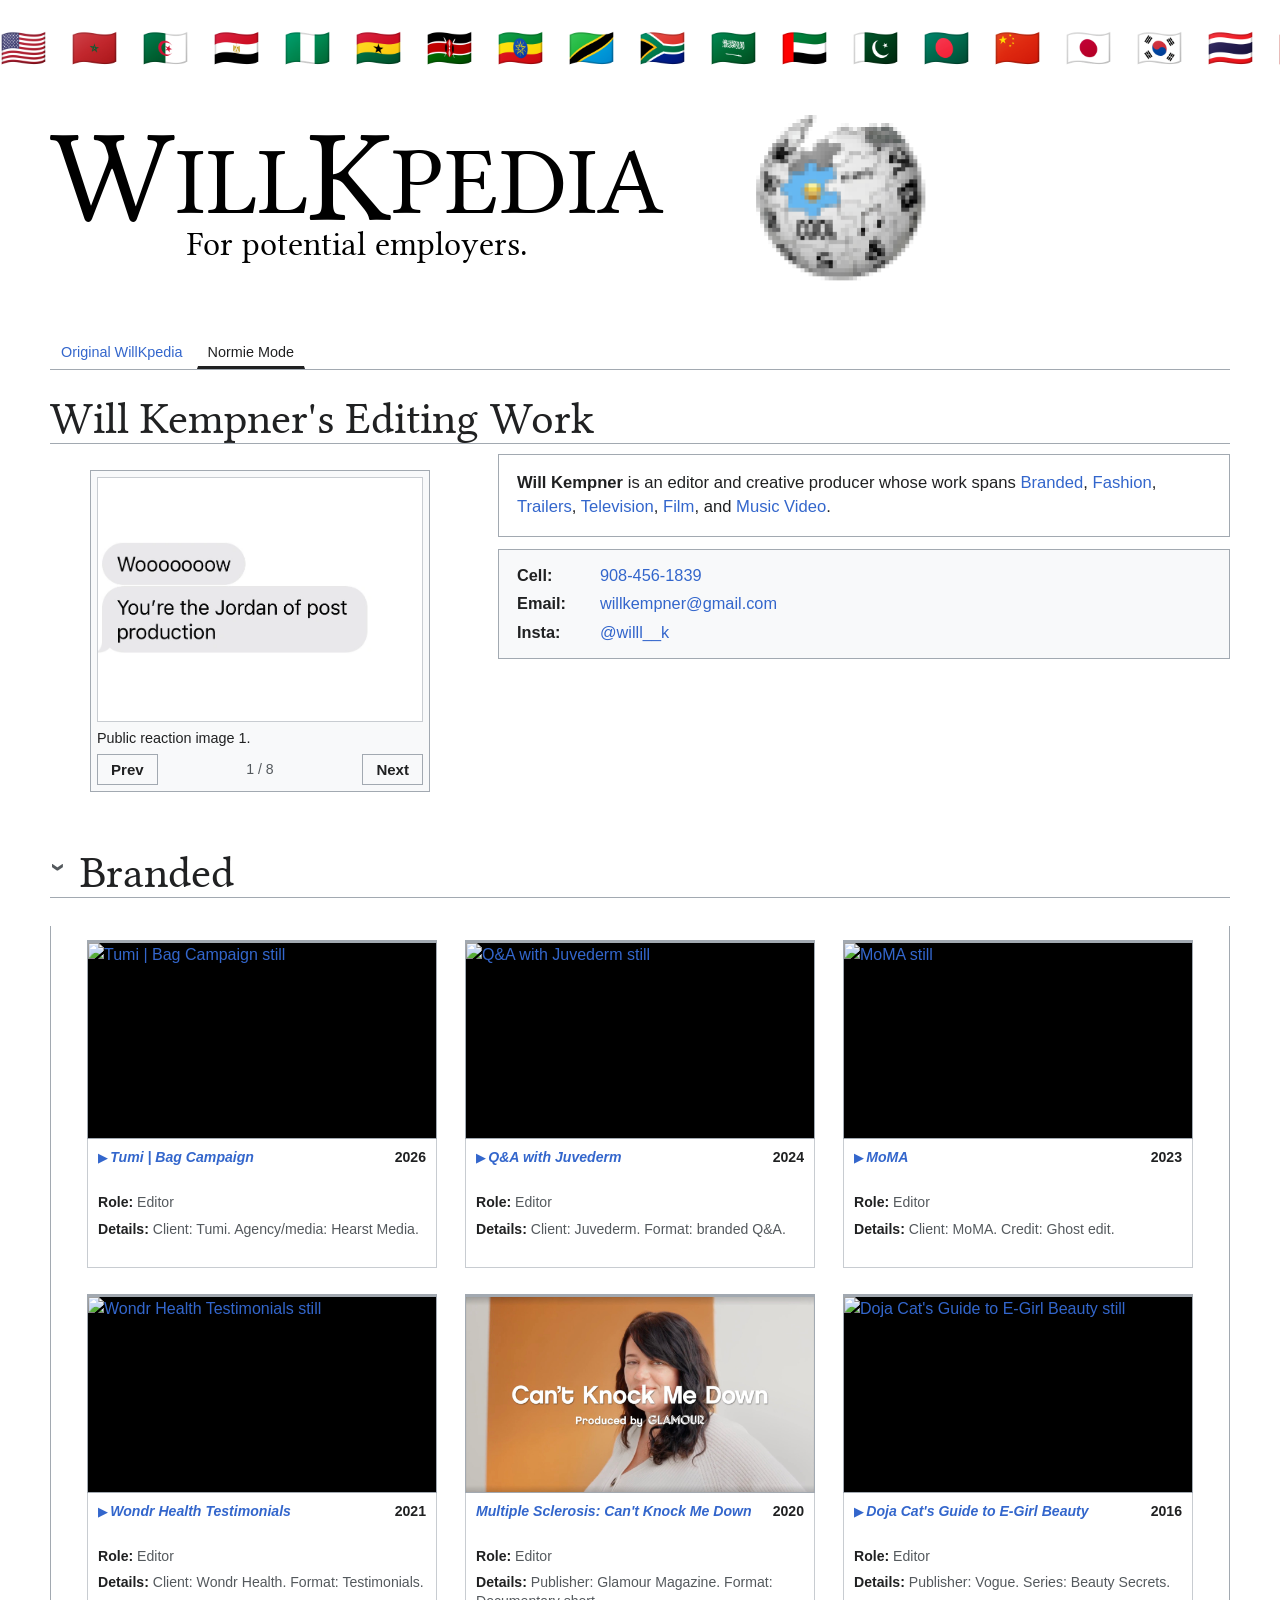
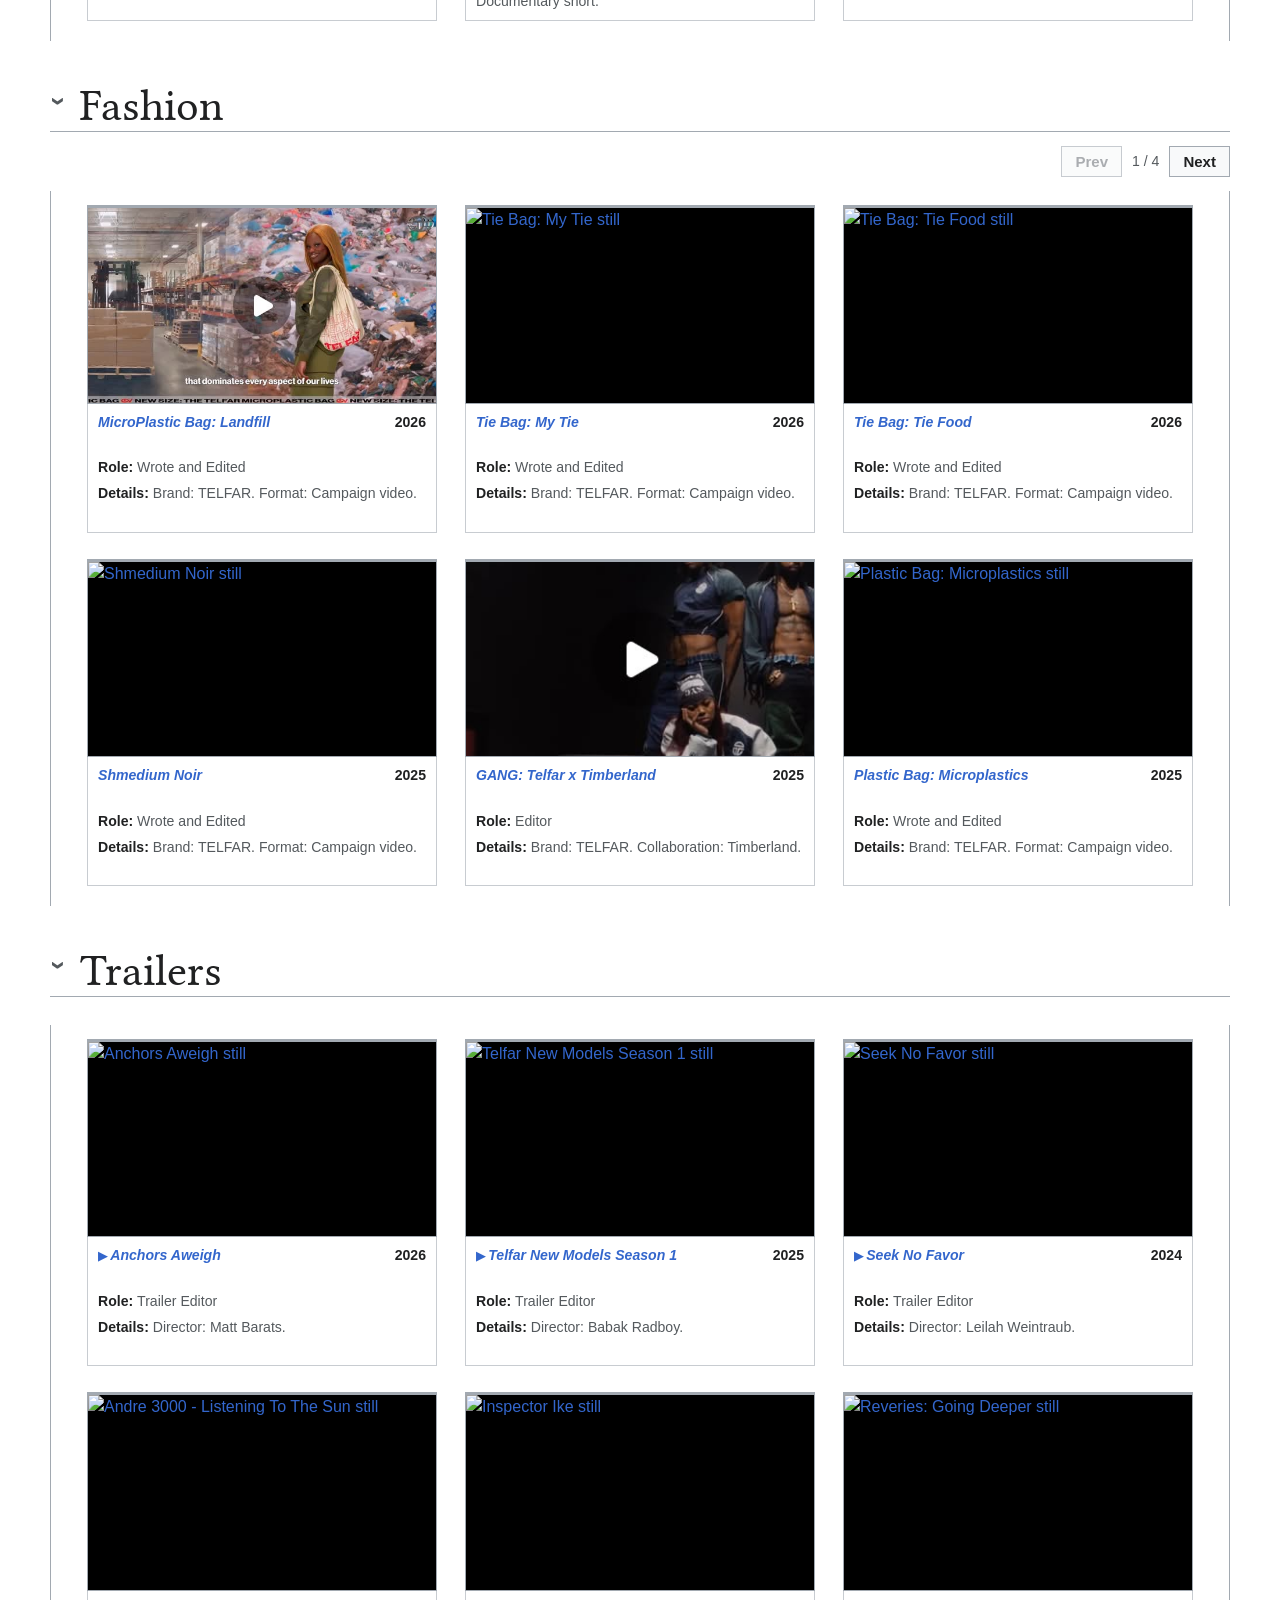
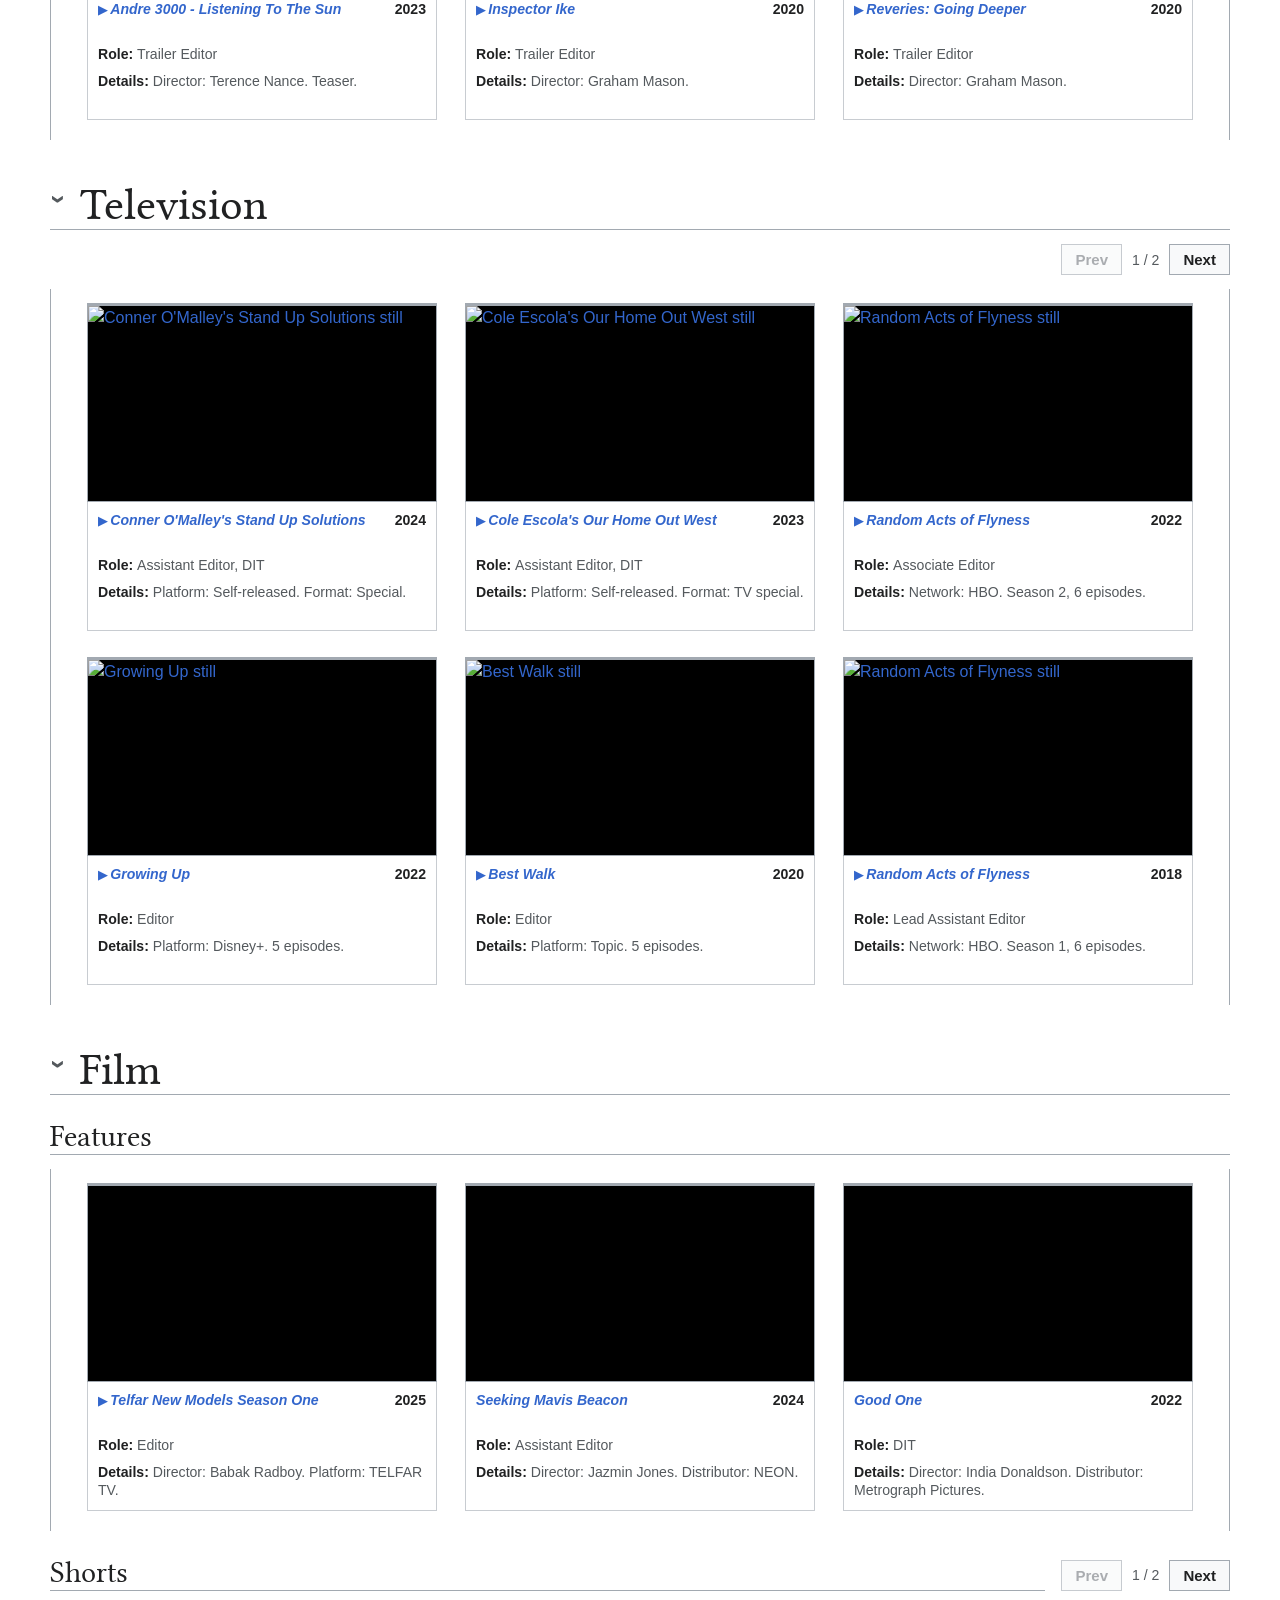
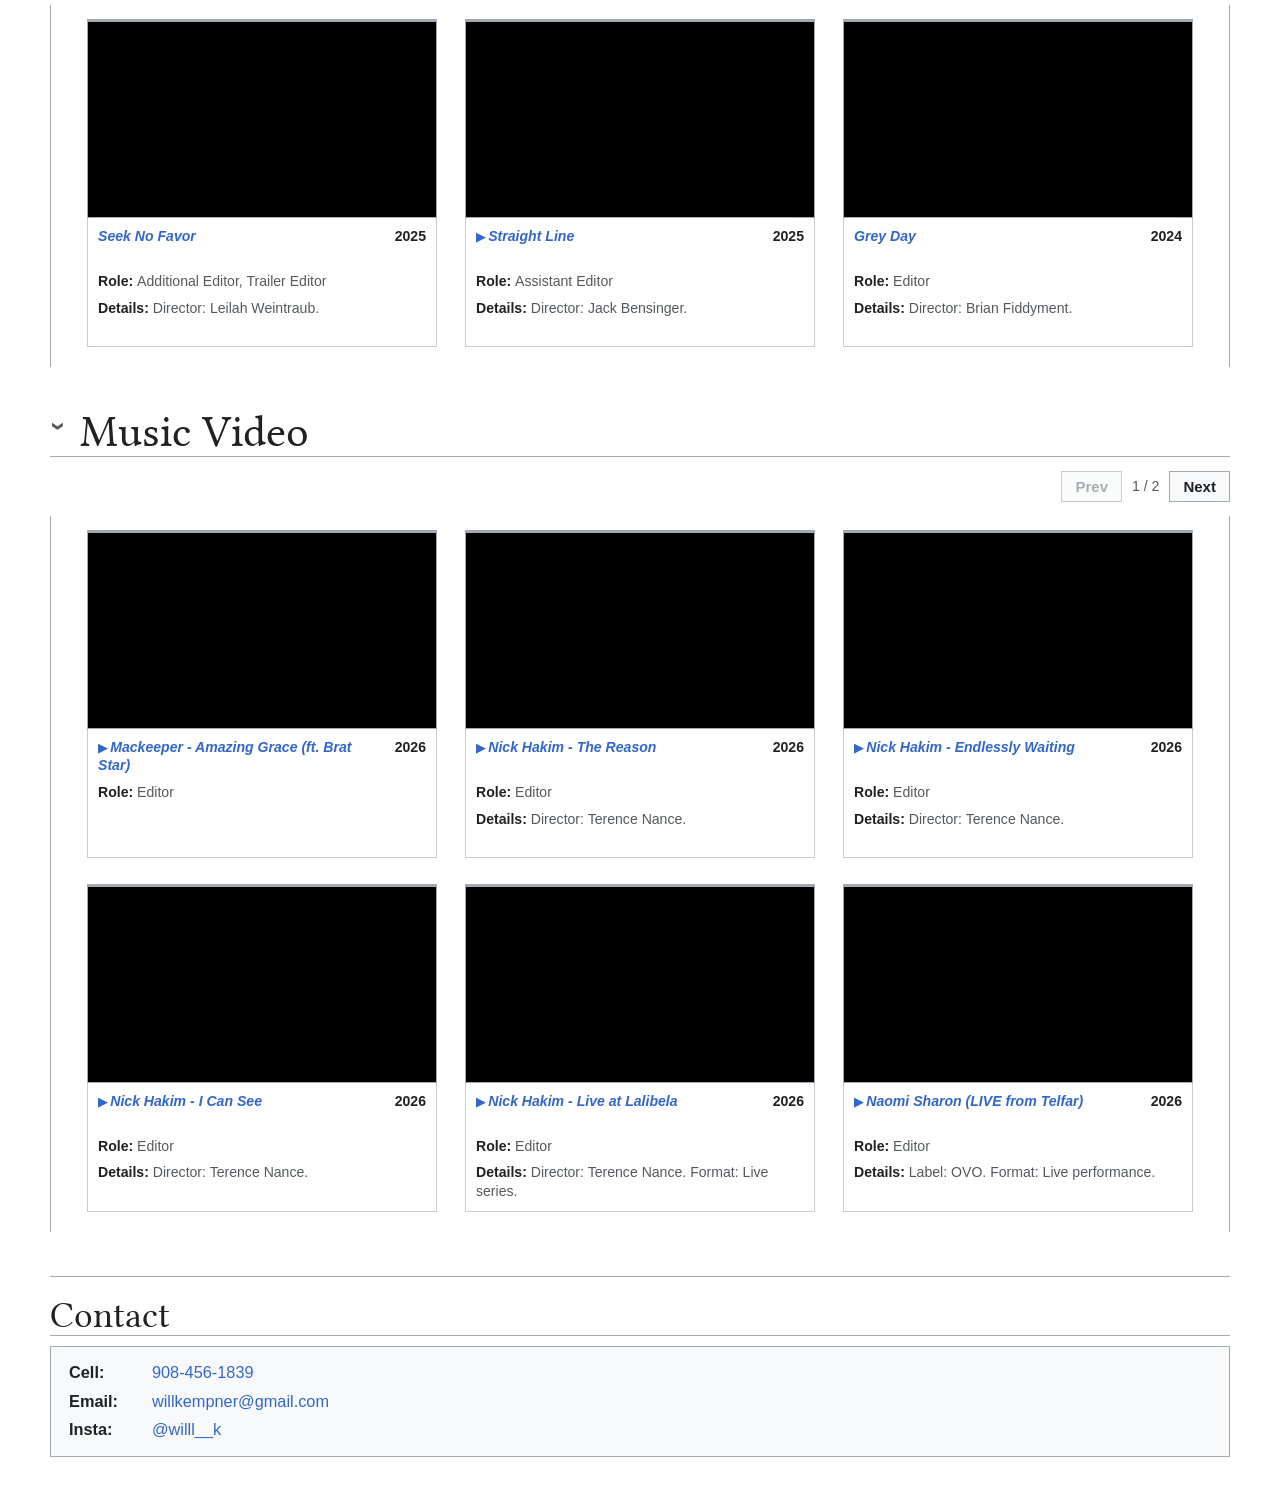
==== commit 1f390bfd: "Add trailers to Normie mode" ====
--- a/normie/index.html
+++ b/normie/index.html
@@ -630,7 +630,7 @@
           </figure>
           <div class="bio-stack">
             <div class="summary-box">
-              <p><strong>Will Kempner</strong> is an editor and creative producer whose work spans <a href="#branded">Branded</a>, <a href="#fashion">Fashion</a>, <a href="#television">Television</a>, <a href="#film">Film</a>, and <a href="#music-video">Music Video</a>.</p>
+              <p><strong>Will Kempner</strong> is an editor and creative producer whose work spans <a href="#branded">Branded</a>, <a href="#fashion">Fashion</a>, <a href="#trailers">Trailers</a>, <a href="#television">Television</a>, <a href="#film">Film</a>, and <a href="#music-video">Music Video</a>.</p>
             </div>
             <div class="contact-box" aria-label="Contact information">
               <dl>
@@ -723,6 +723,17 @@
             ["Shmedium Dream", "2024", "Editor", "Brand: TELFAR. Format: Campaign video.", "https://www.instagram.com/p/DCzEOYMuYmO/", "../images/telfar-shmedium-dream.jpg"],
             ["Diary Room London", "2024", "Editor", "Brand: TELFAR. Format: Campaign video.", "https://www.instagram.com/p/DB1STpJO3OE/", "../images/telfar-diary-room-london.jpg"],
             ["Cuppa Tea", "2024", "Editor", "Brand: TELFAR. Format: Campaign video.", "https://www.instagram.com/p/DBq6_wMuwQn/", "../images/telfar-cuppa-tea.jpg"]
+          ]
+        },
+        {
+          title: "Trailers",
+          items: [
+            ["Anchors Aweigh", "2026", "Trailer Editor", "Director: Matt Barats.", "https://vimeo.com/1169583084", "https://vumbnail.com/1169583084.jpg"],
+            ["Telfar New Models Season 1", "2025", "Trailer Editor", "Director: Babak Radboy.", "https://www.youtube.com/watch?v=s_tayJQ8TGg", "https://i.ytimg.com/vi/s_tayJQ8TGg/hqdefault.jpg"],
+            ["Seek No Favor", "2024", "Trailer Editor", "Director: Leilah Weintraub.", "https://www.youtube.com/watch?v=W-l3s0Ea2C0", "https://i.ytimg.com/vi/W-l3s0Ea2C0/hqdefault.jpg"],
+            ["Andre 3000 - Listening To The Sun", "2023", "Trailer Editor", "Director: Terence Nance. Teaser.", "https://www.youtube.com/watch?v=2nOxSeBhQAA", "https://i.ytimg.com/vi/2nOxSeBhQAA/hqdefault.jpg"],
+            ["Inspector Ike", "2020", "Trailer Editor", "Director: Graham Mason.", "https://www.youtube.com/watch?v=nZKpkRAZ3a0", "https://i.ytimg.com/vi/nZKpkRAZ3a0/hqdefault.jpg"],
+            ["Reveries: Going Deeper", "2020", "Trailer Editor", "Director: Graham Mason.", "https://www.youtube.com/watch?v=W1DOHtQe5D0", "https://i.ytimg.com/vi/W1DOHtQe5D0/hqdefault.jpg"]
           ]
         },
         {
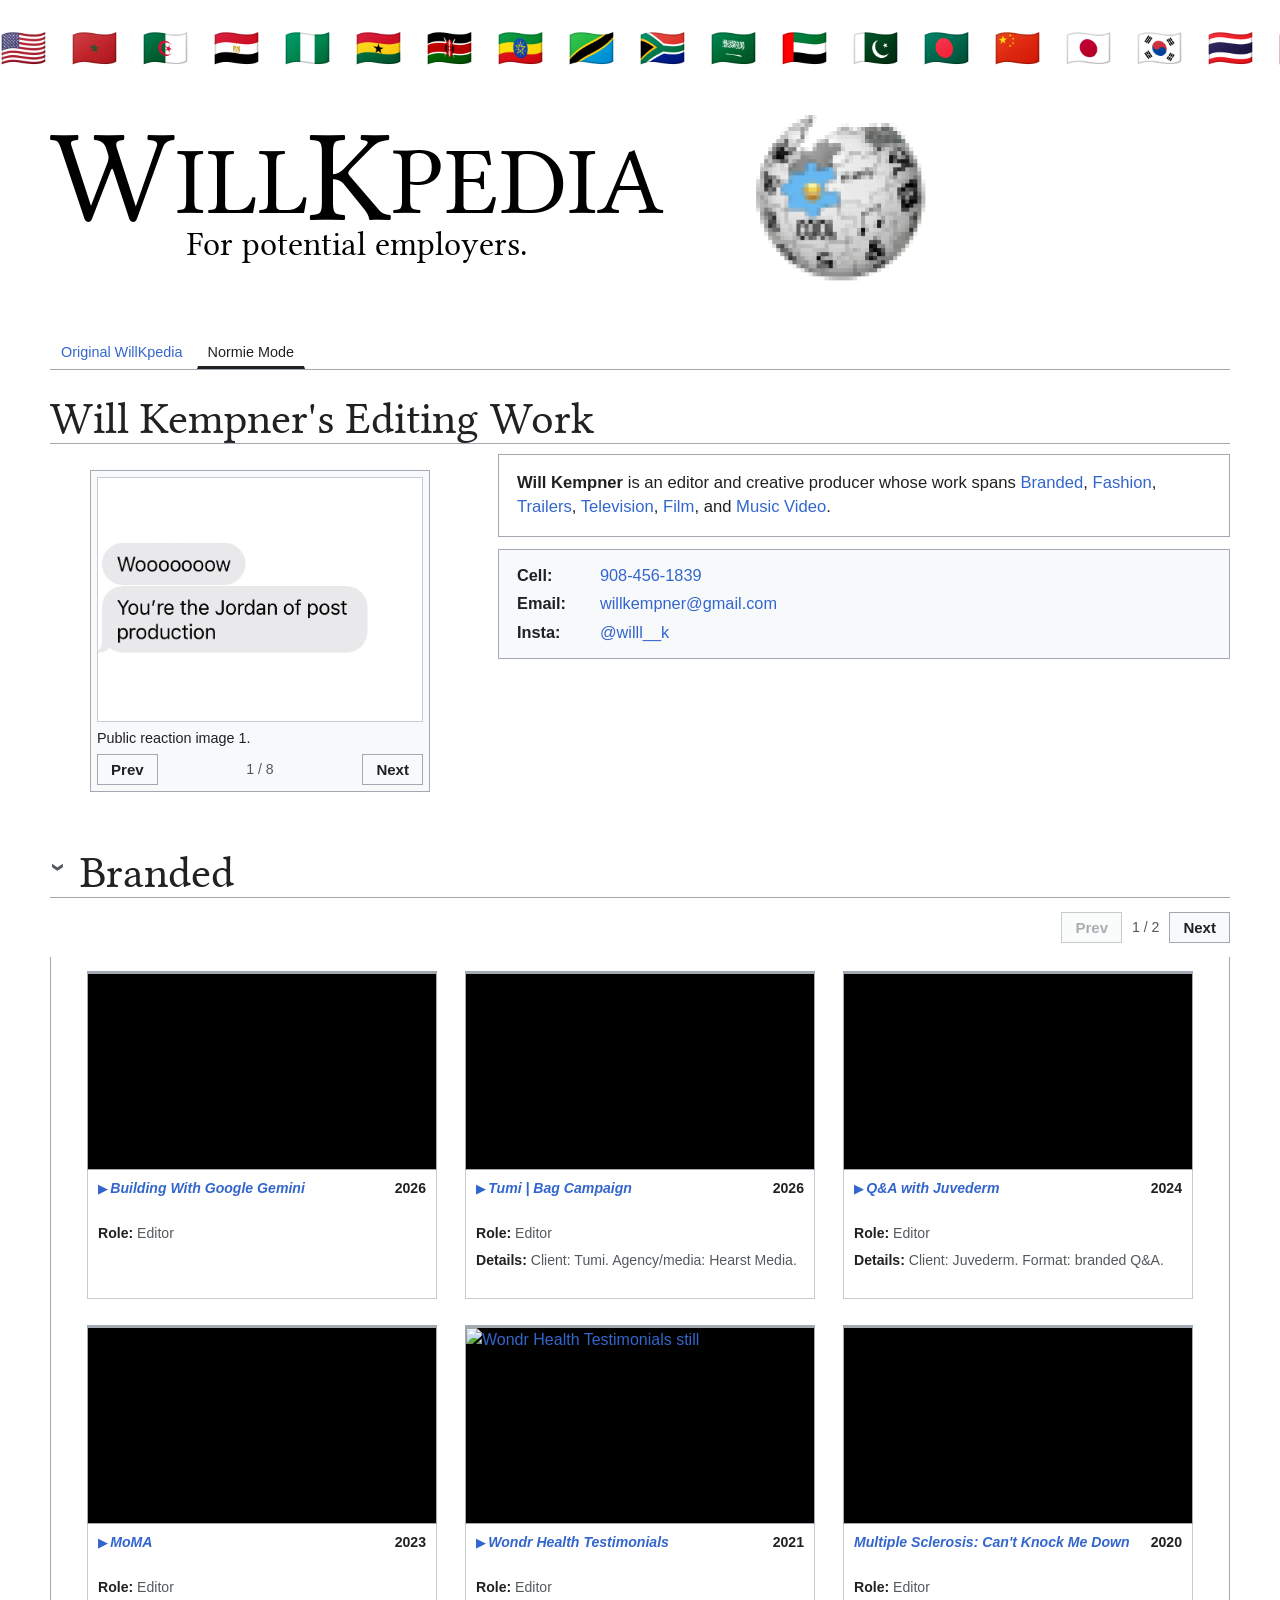
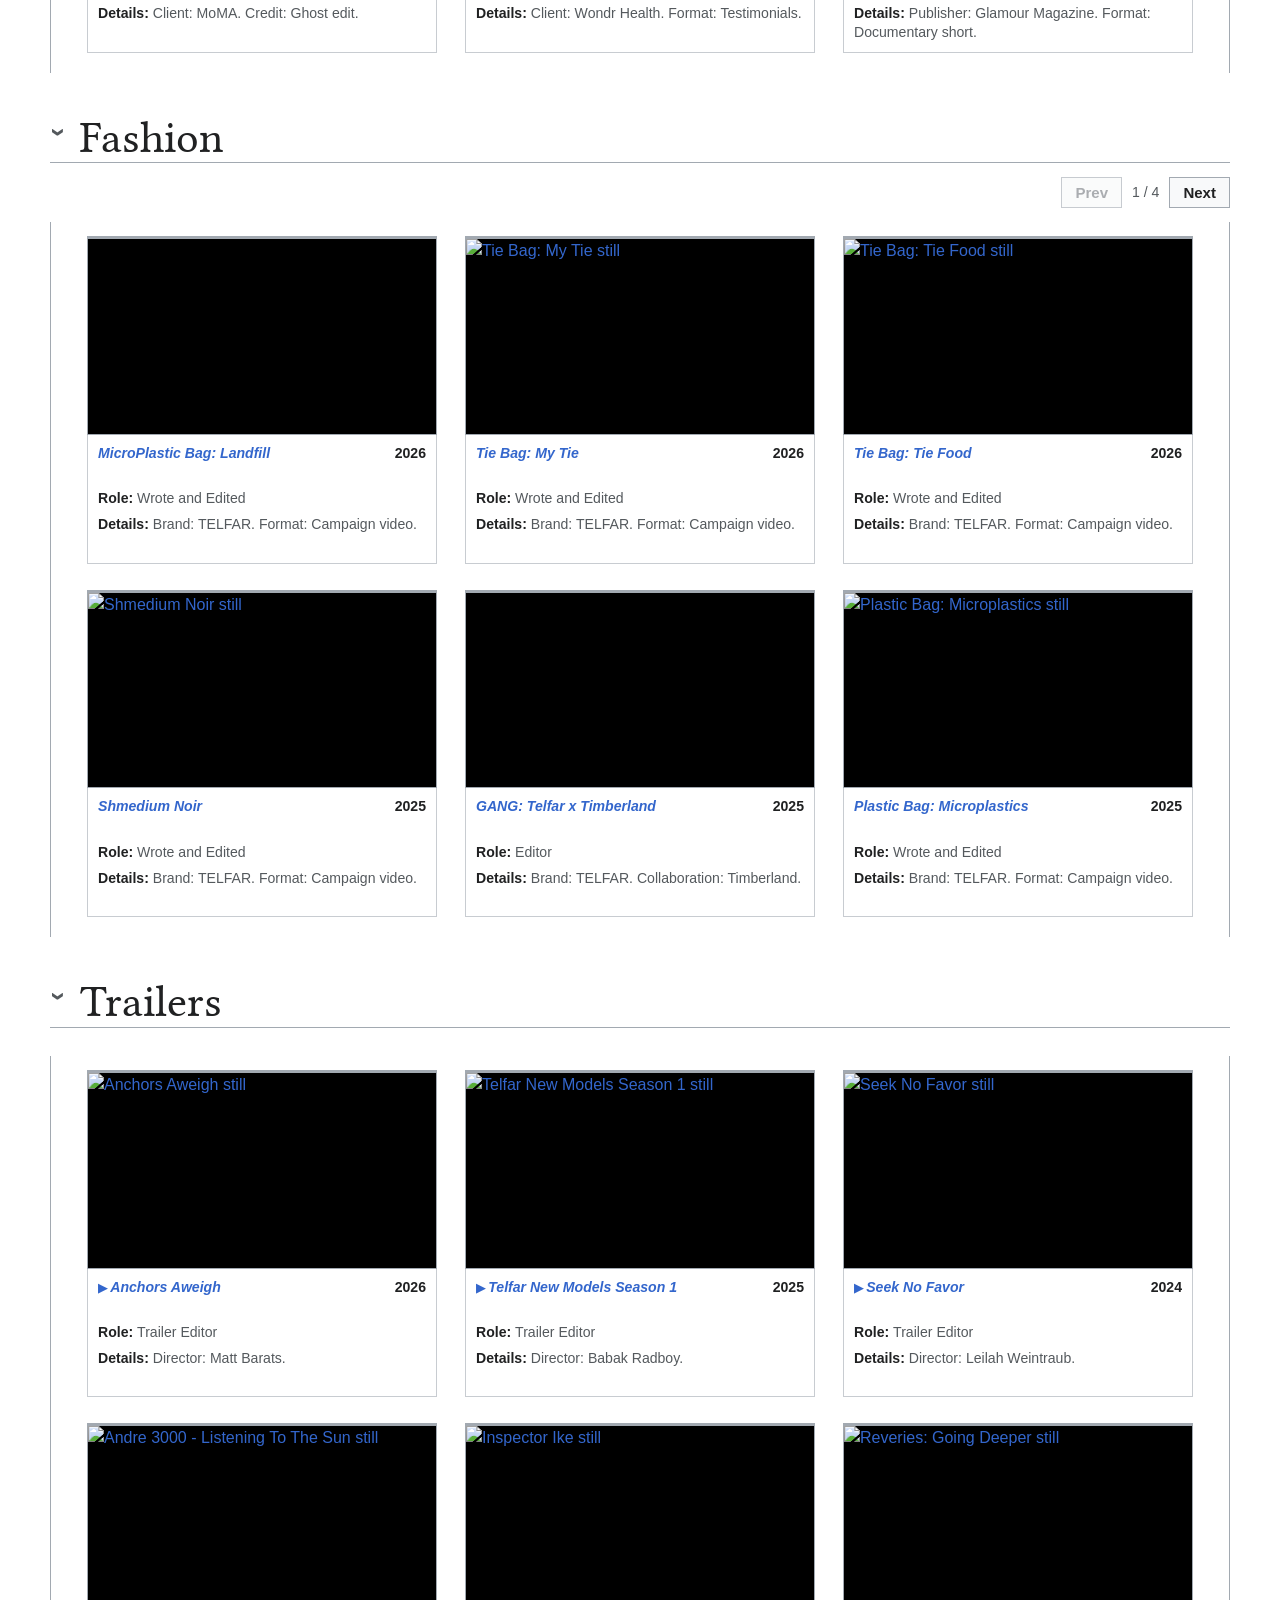
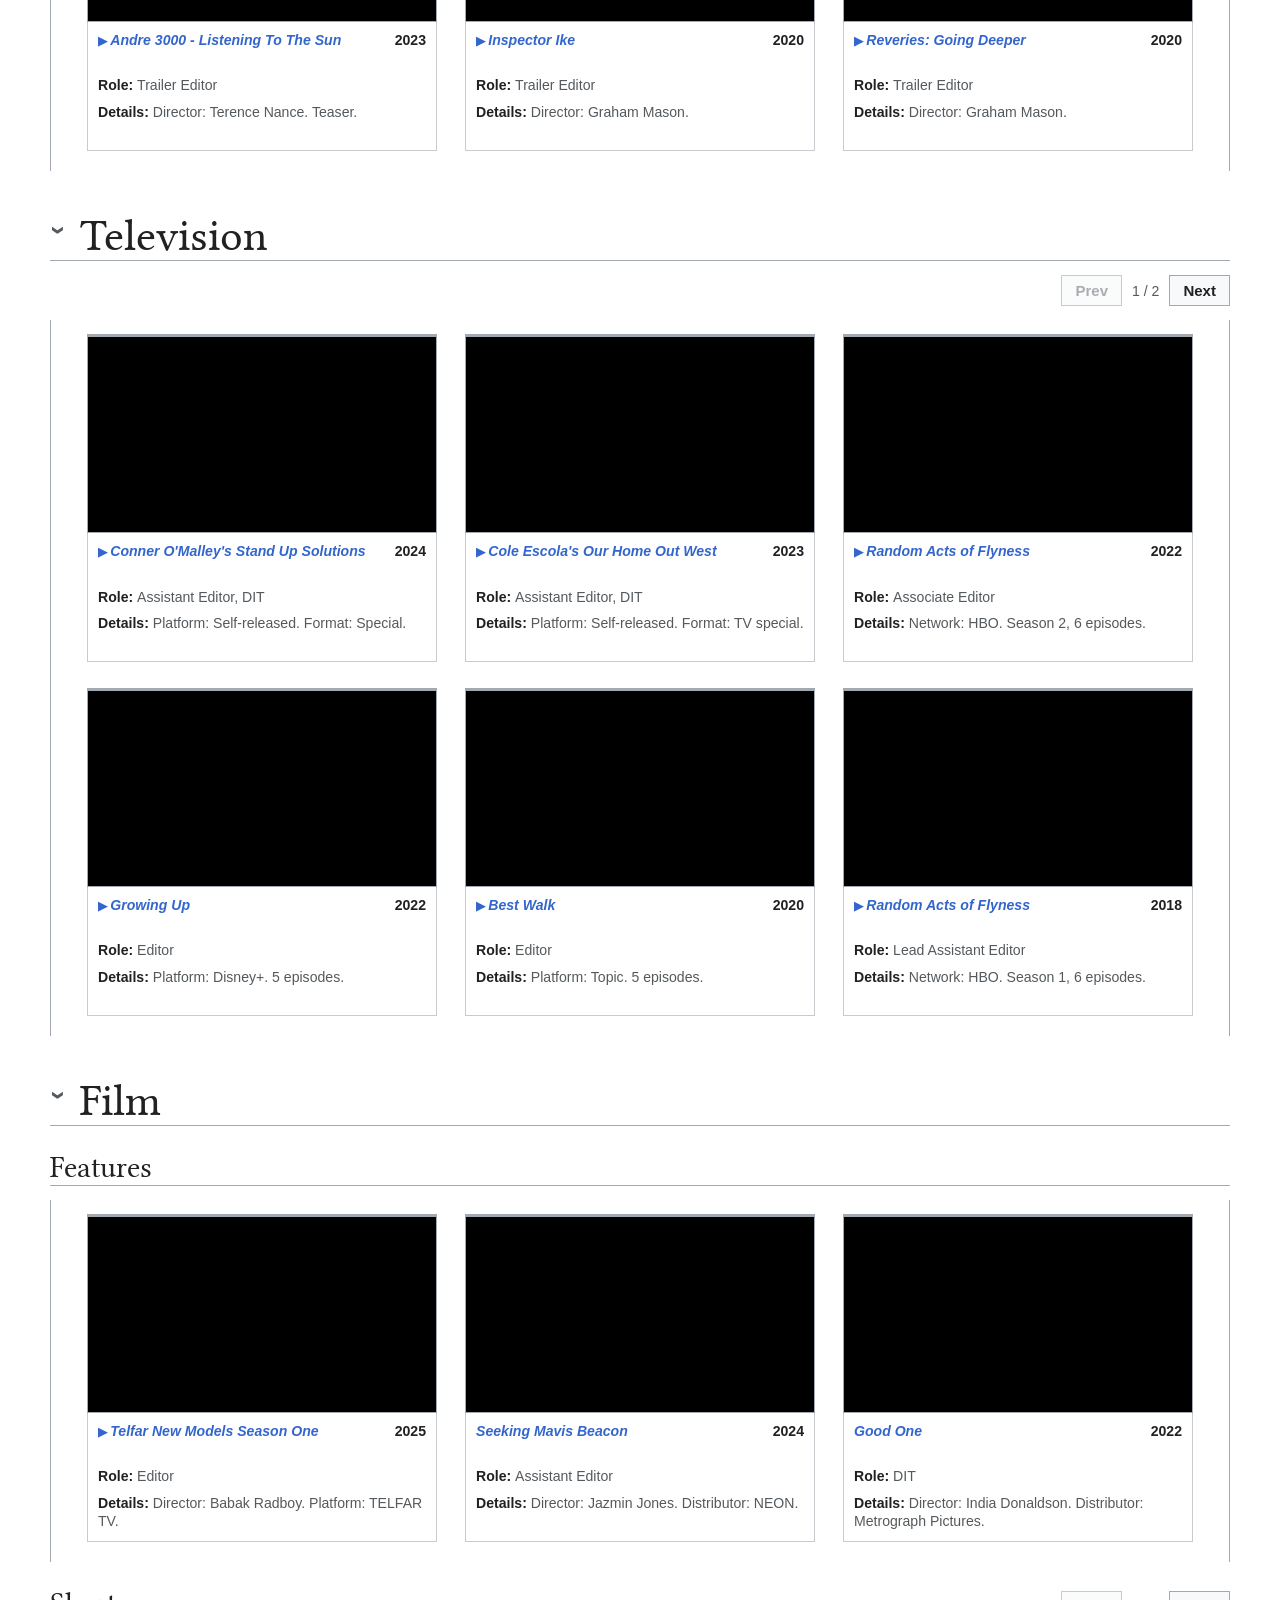
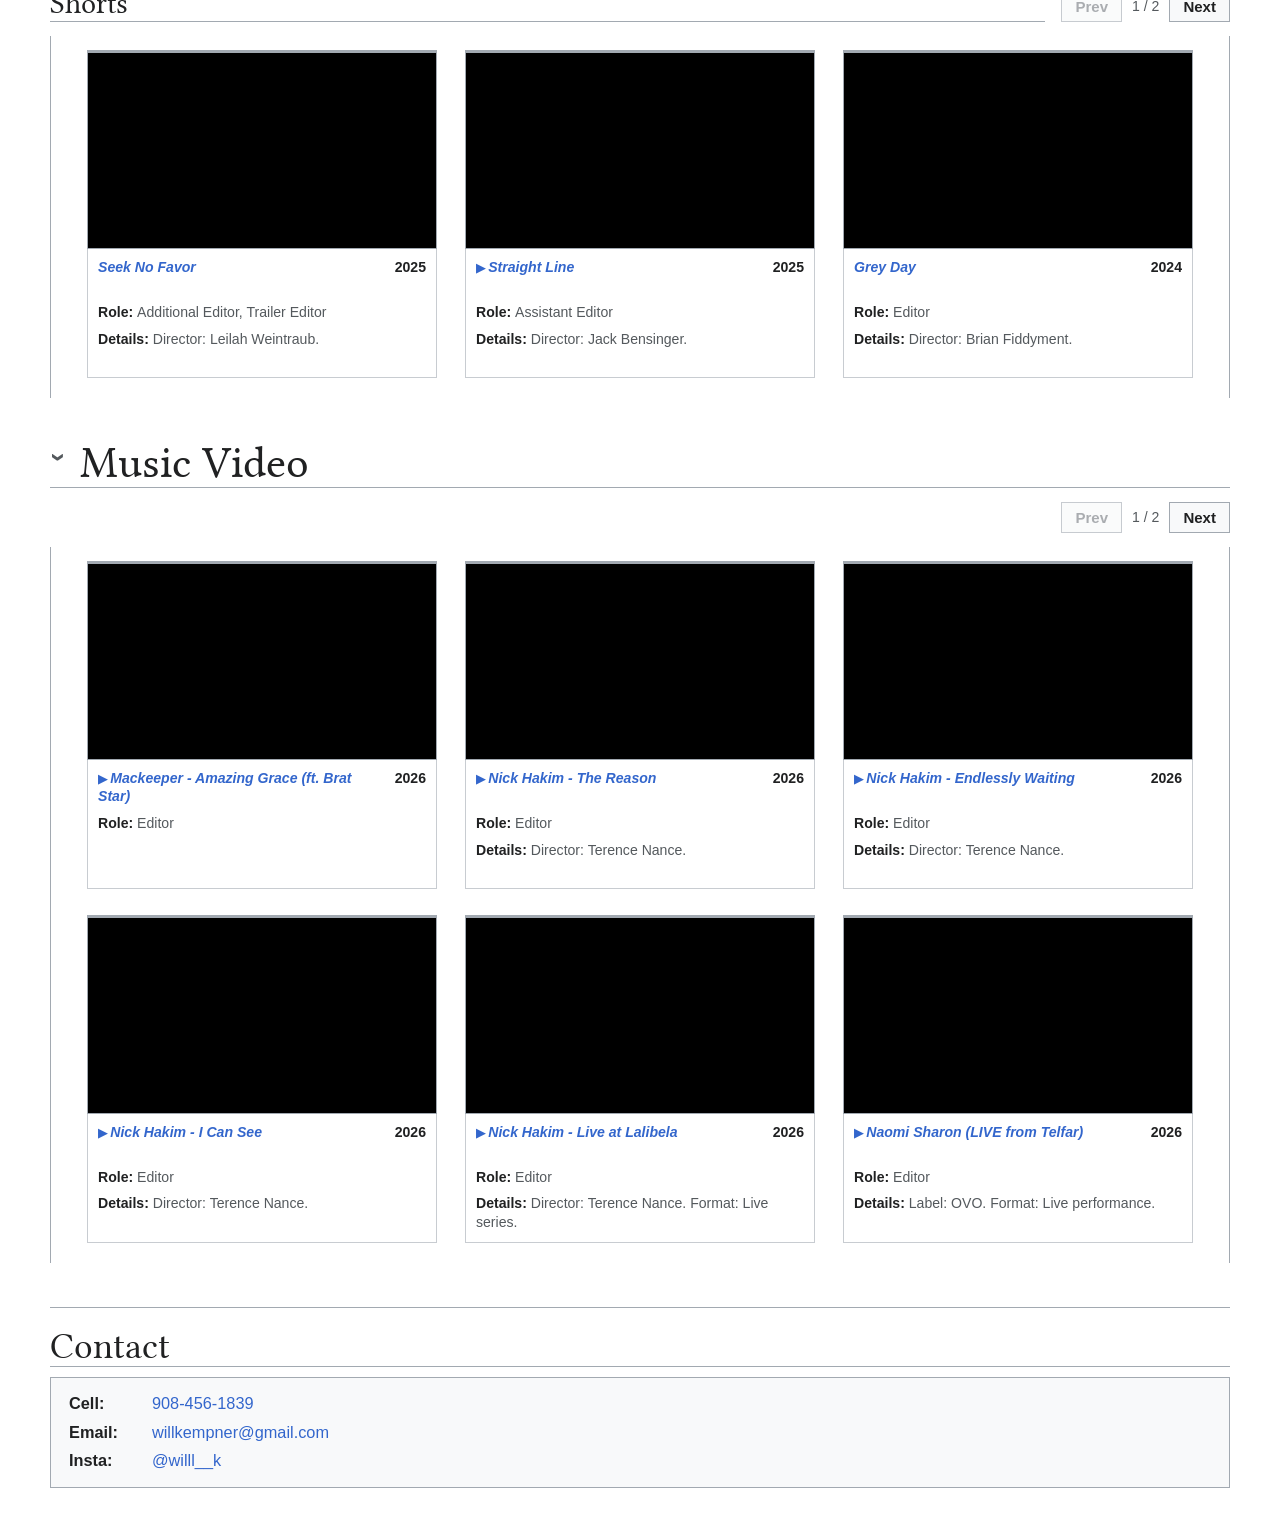
==== commit 680da100: "Add Building With Google Gemini to branded work" ====
--- a/normie/index.html
+++ b/normie/index.html
@@ -692,6 +692,7 @@
         {
           title: "Branded",
           items: [
+            ["Building With Google Gemini", "2026", "Editor", "", "https://www.youtube.com/watch?v=Rnz9mOyxk0k", "https://i.ytimg.com/vi/Rnz9mOyxk0k/hqdefault.jpg"],
             ["Tumi | Bag Campaign", "2026", "Editor", "Client: Tumi. Agency/media: Hearst Media.", "https://youtu.be/K6kg6C1XSwA", "https://i.ytimg.com/vi/K6kg6C1XSwA/hqdefault.jpg"],
             ["Q&A with Juvederm", "2024", "Editor", "Client: Juvederm. Format: branded Q&A.", "https://youtu.be/18FpvGcl_DA?si=tfJpmJLASgr0-3Zw", "https://i.ytimg.com/vi/18FpvGcl_DA/hqdefault.jpg"],
             ["MoMA", "2023", "Editor", "Client: MoMA. Credit: Ghost edit.", "https://www.youtube.com/watch?v=YIFbLdPDGzo", "https://i.ytimg.com/vi/YIFbLdPDGzo/hqdefault.jpg"],
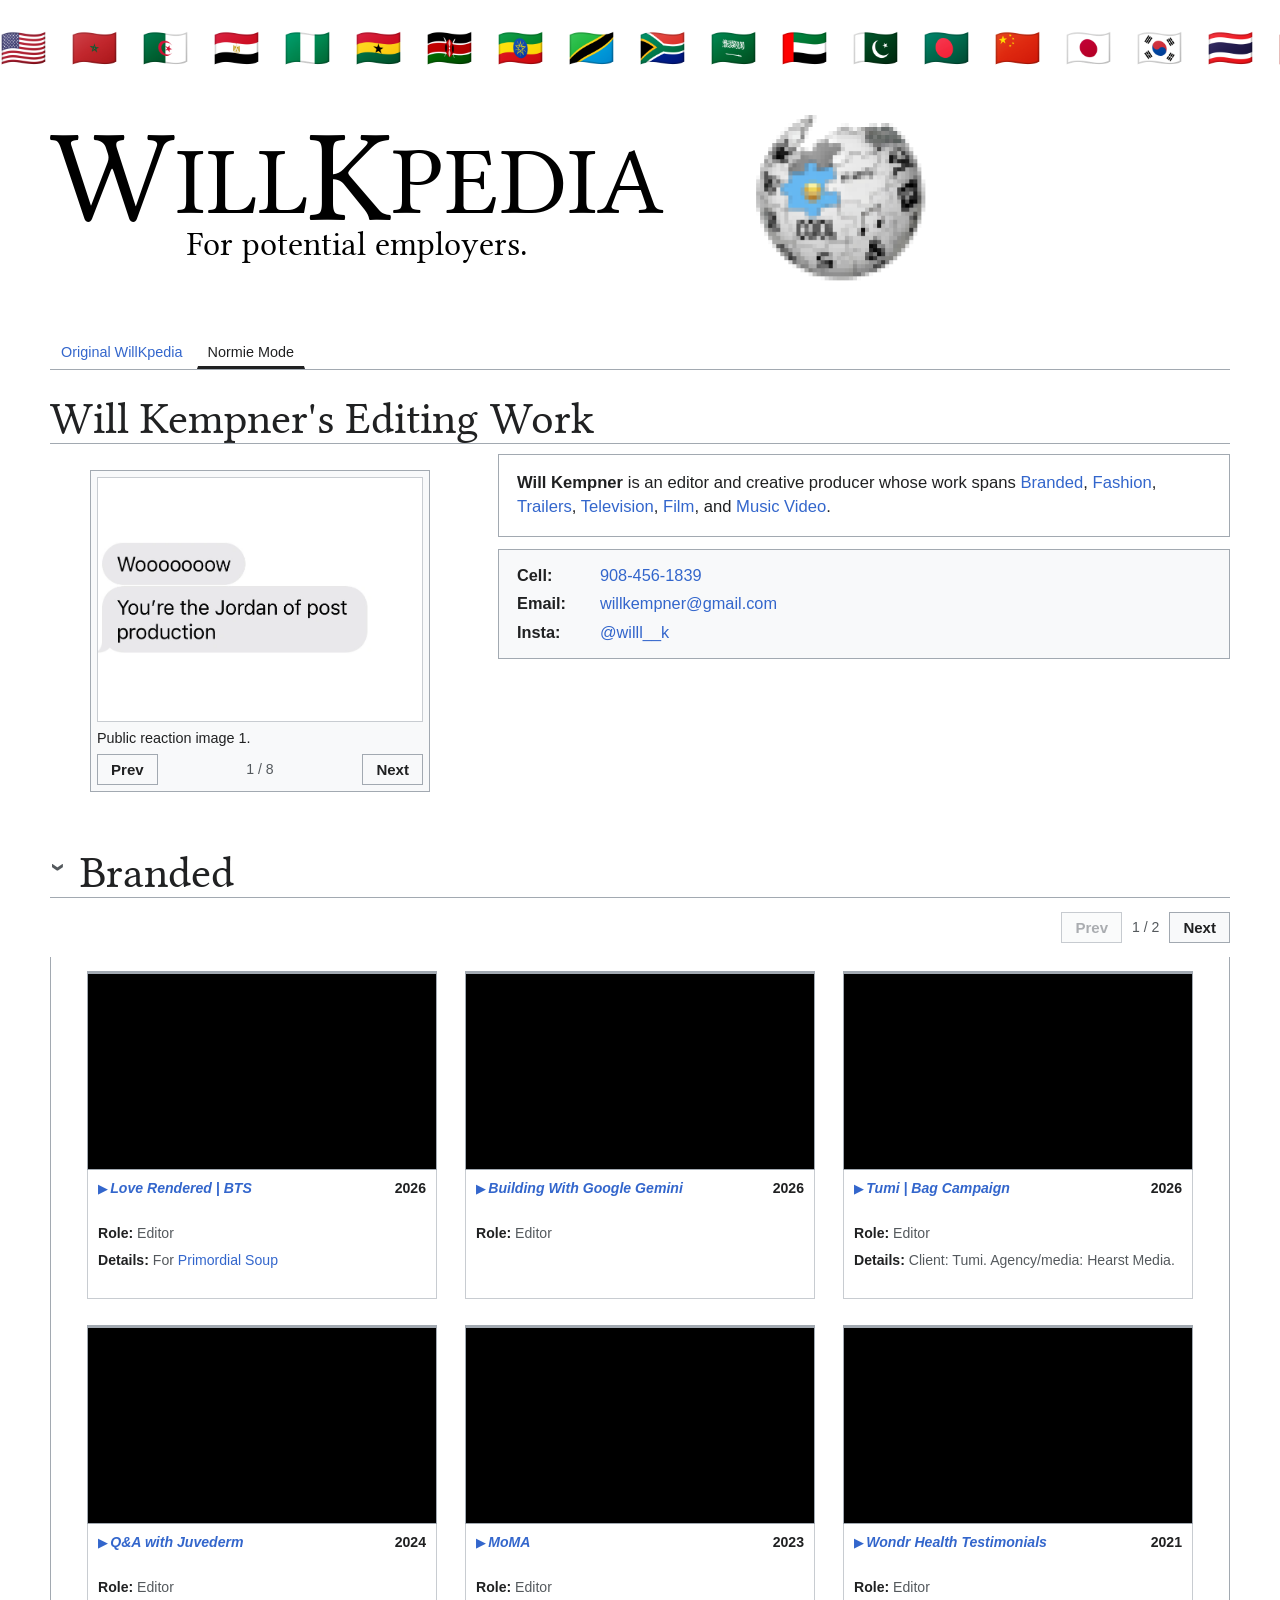
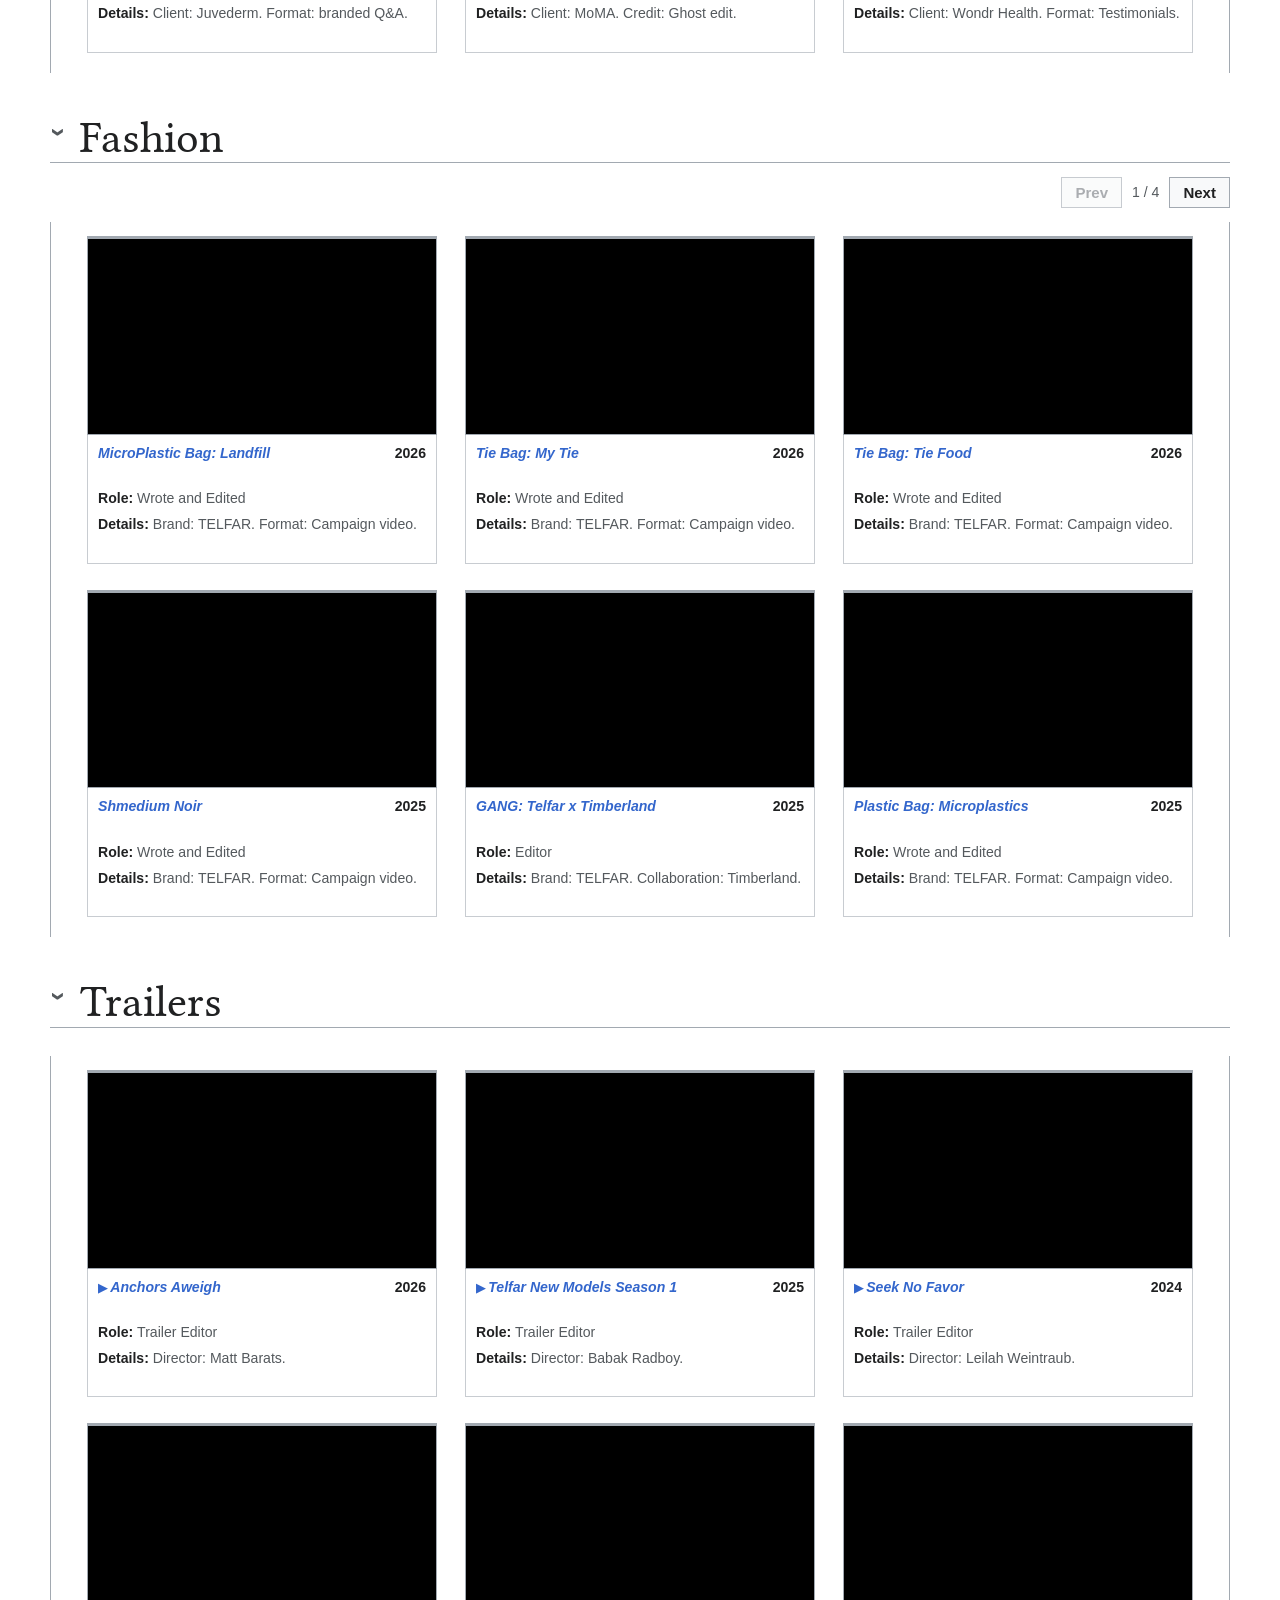
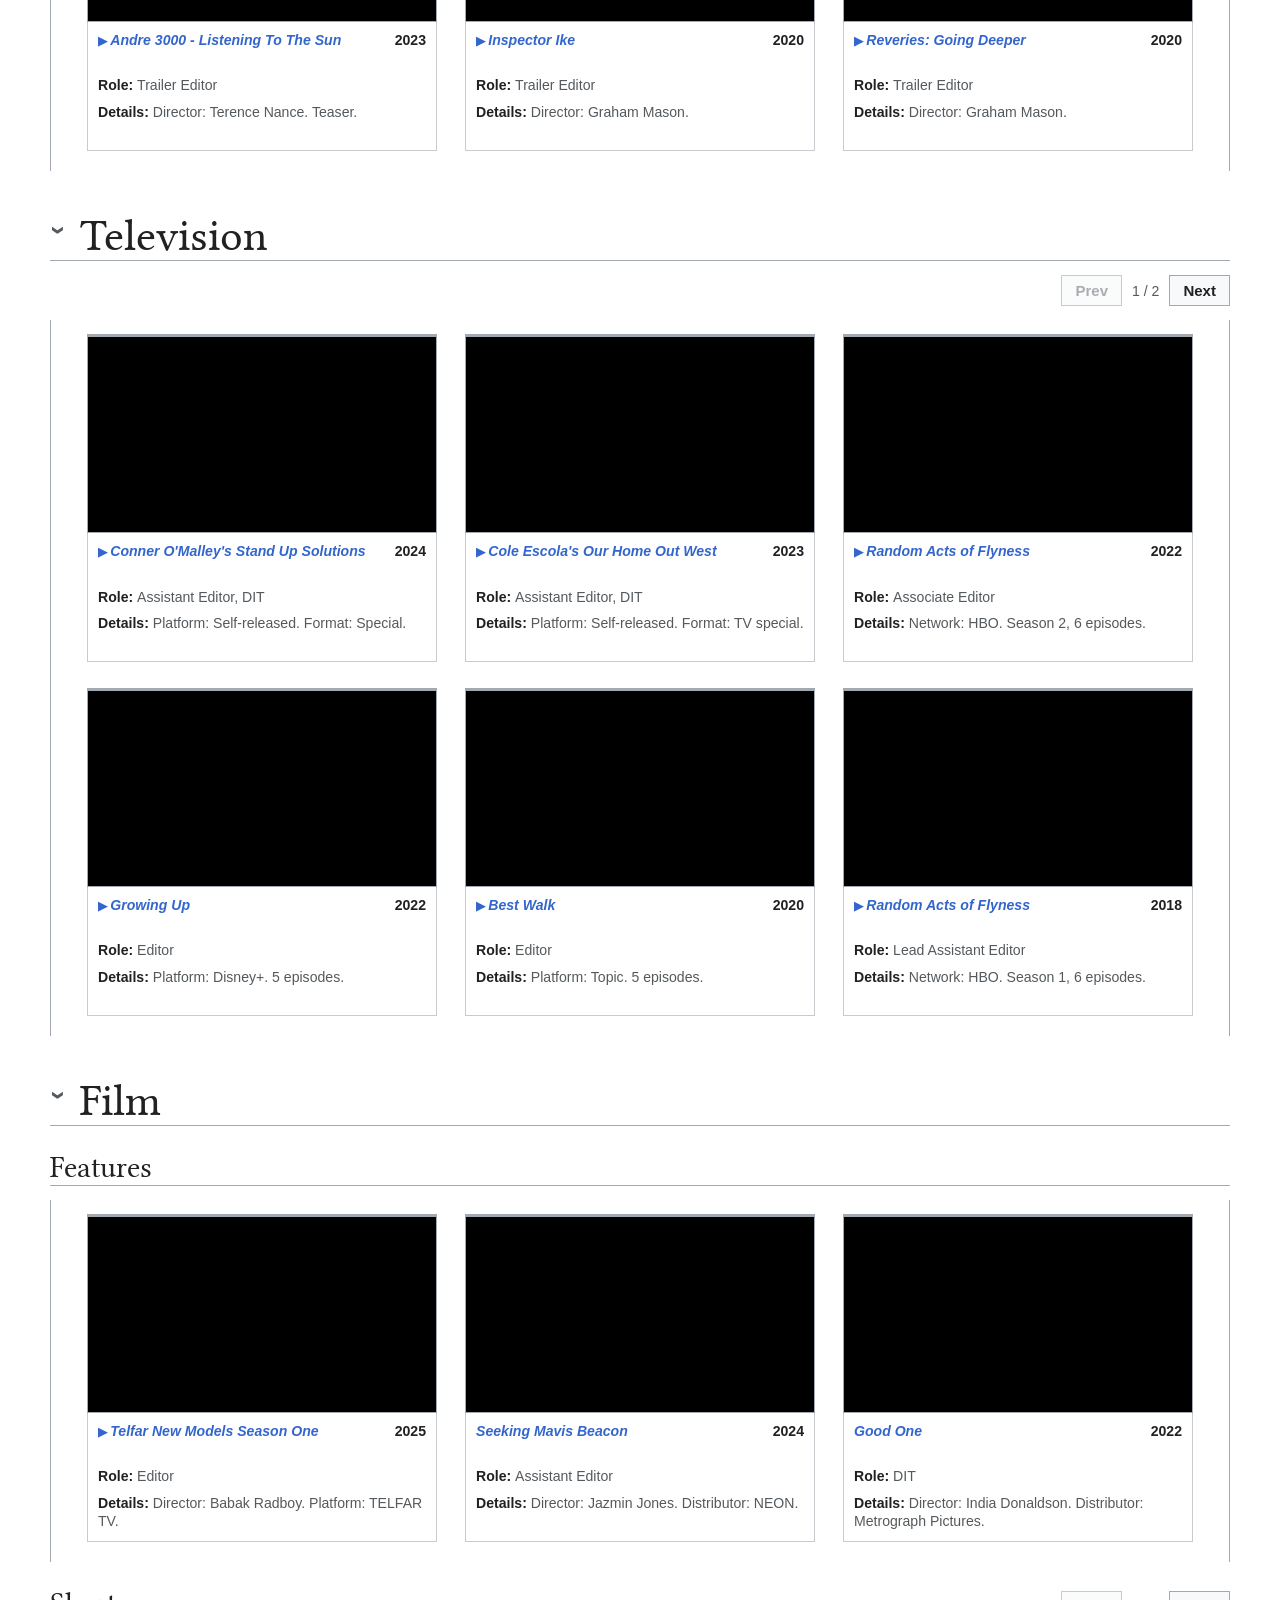
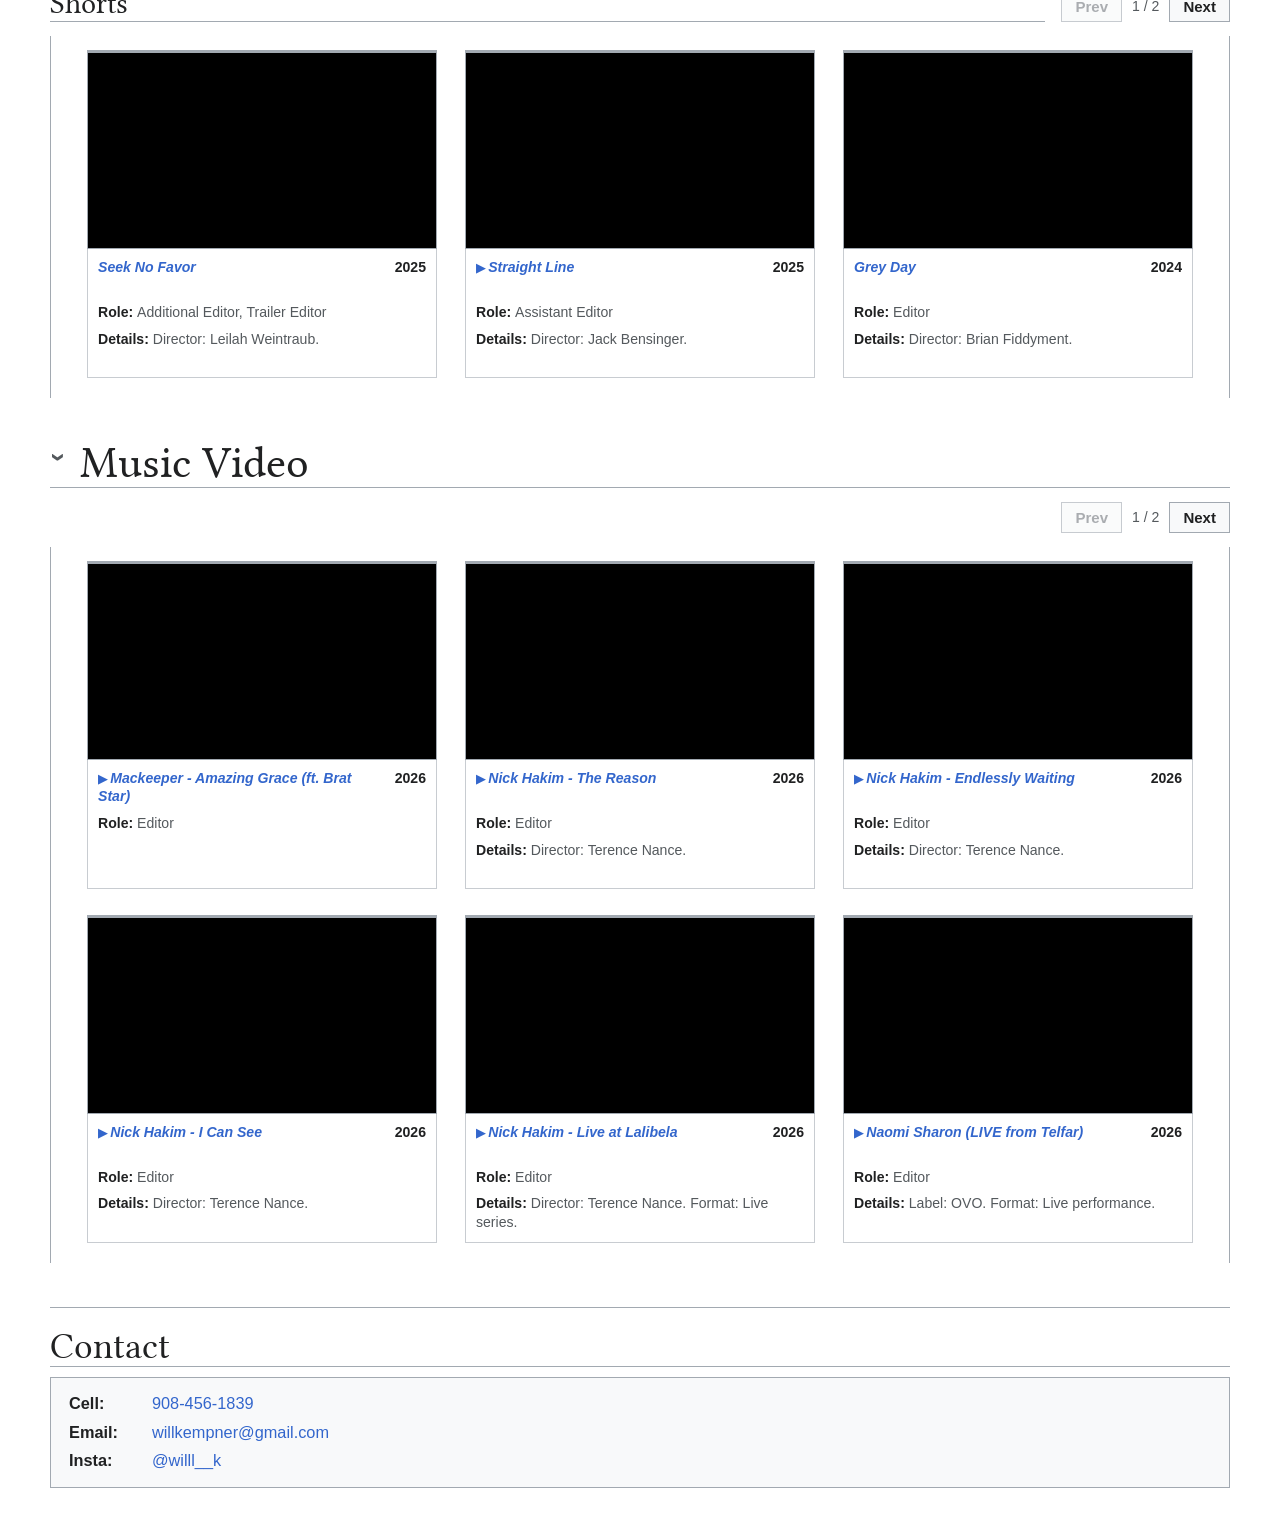
==== commit 889a6f84: "Update film links and add Love Rendered and Raymond podcast" ====
--- a/normie/index.html
+++ b/normie/index.html
@@ -692,6 +692,7 @@
         {
           title: "Branded",
           items: [
+            ["Love Rendered | BTS", "2026", "Editor", "For Primordial Soup", "https://www.youtube.com/watch?v=1r7llsecxqw", "https://i.ytimg.com/vi/1r7llsecxqw/hqdefault.jpg"],
             ["Building With Google Gemini", "2026", "Editor", "", "https://www.youtube.com/watch?v=Rnz9mOyxk0k", "https://i.ytimg.com/vi/Rnz9mOyxk0k/hqdefault.jpg"],
             ["Tumi | Bag Campaign", "2026", "Editor", "Client: Tumi. Agency/media: Hearst Media.", "https://youtu.be/K6kg6C1XSwA", "https://i.ytimg.com/vi/K6kg6C1XSwA/hqdefault.jpg"],
             ["Q&A with Juvederm", "2024", "Editor", "Client: Juvederm. Format: branded Q&A.", "https://youtu.be/18FpvGcl_DA?si=tfJpmJLASgr0-3Zw", "https://i.ytimg.com/vi/18FpvGcl_DA/hqdefault.jpg"],
@@ -898,6 +899,10 @@
         return "";
       }
 
+      function formatWorkNotes(notes) {
+        return escapeHtml(notes).replace("Primordial Soup", '<a href="https://www.primordialsoup.ai/" target="_blank" rel="noreferrer">Primordial Soup</a>');
+      }
+
       function buildModalFacts(details) {
         const rows = [
           ["Year", details.year],
@@ -906,7 +911,7 @@
         ].filter((row) => row[1]);
         if (!rows.length) return "";
         return "<dl class=\"modal-facts\">" + rows.map((row) =>
-          "<dt>" + escapeHtml(row[0]) + ":</dt><dd>" + escapeHtml(row[1]) + "</dd>"
+          "<dt>" + escapeHtml(row[0]) + ":</dt><dd>" + (row[0] === "Details" ? formatWorkNotes(row[1]) : escapeHtml(row[1])) + "</dd>"
         ).join("") + "</dl>";
       }
 
@@ -922,6 +927,19 @@
           buildModalFacts(details) +
           '<a href="' + escapeHtml(href) + '" target="_blank" rel="noreferrer">Open source link</a>';
         document.getElementById("video-modal").setAttribute("aria-hidden", "false");
+        if (details.title === "Love Rendered | BTS") {
+          const videos = ["https://www.youtube.com/watch?v=1r7llsecxqw", "https://www.youtube.com/watch?v=w02EajaeU4s"];
+          const current = videos.indexOf(href);
+          const controls = document.createElement("div");
+          controls.className = "carousel-controls";
+          controls.innerHTML = '<button type="button">Prev</button><span>' + (current + 1) + ' / 2</span><button type="button">Next</button>';
+          const buttons = controls.querySelectorAll("button");
+          buttons[0].disabled = current === 0;
+          buttons[1].disabled = current === 1;
+          buttons[0].onclick = () => openVideoModal({ ...details, href: videos[0] });
+          buttons[1].onclick = () => openVideoModal({ ...details, href: videos[1] });
+          document.getElementById("modal-footer").appendChild(controls);
+        }
         return true;
       }
 
@@ -967,7 +985,7 @@
                   '<a class="work-title ' + linkClass + '" ' + linkAttrs + '><i>' + escapeHtml(title) + '</i></a>' +
                   '<span class="work-year">' + escapeHtml(year) + '</span>' +
                   '<span class="work-role">' + escapeHtml(role) + '</span>' +
-                  '<span class="work-notes' + (notes ? '' : ' is-empty') + '">' + (notes ? escapeHtml(notes) : '&nbsp;') + '</span>' +
+                  '<span class="work-notes' + (notes ? '' : ' is-empty') + '">' + (notes ? formatWorkNotes(notes) : '&nbsp;') + '</span>' +
                 '</div>';
               pageNode.appendChild(card);
             });
